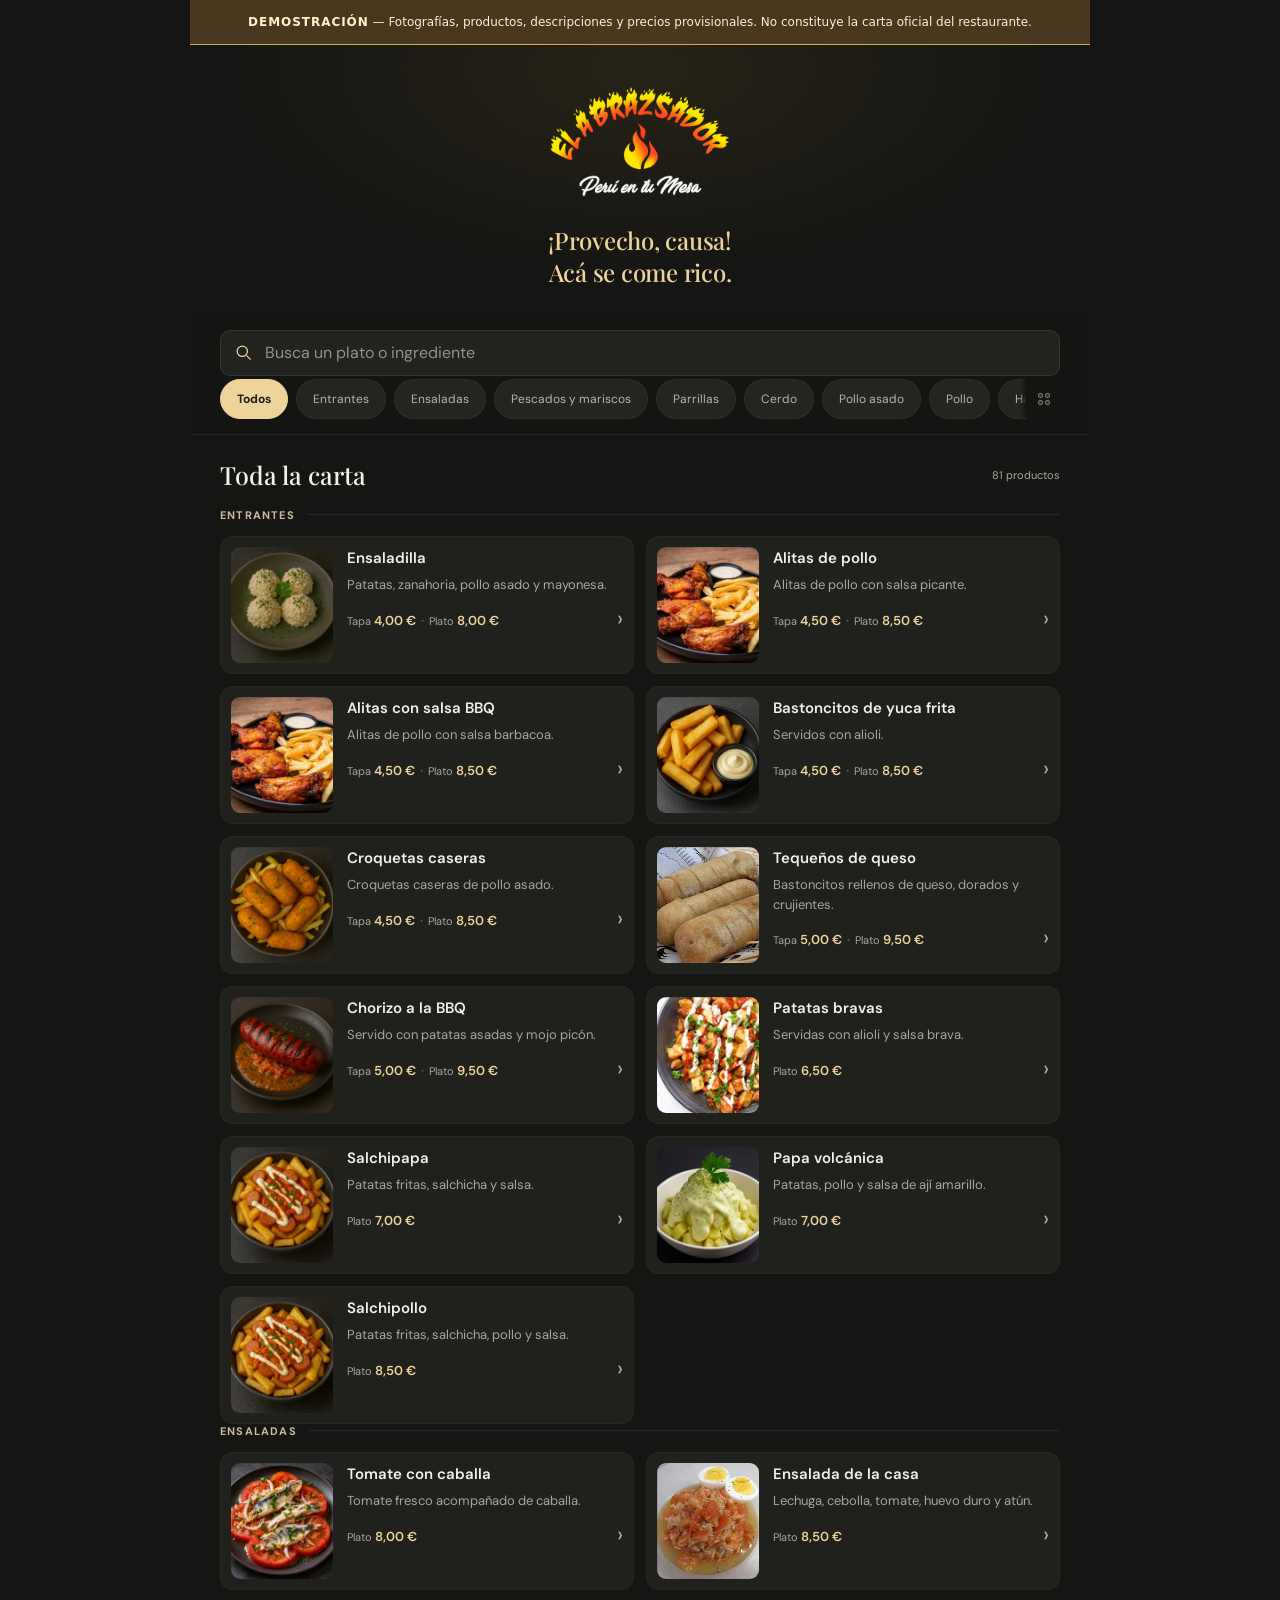
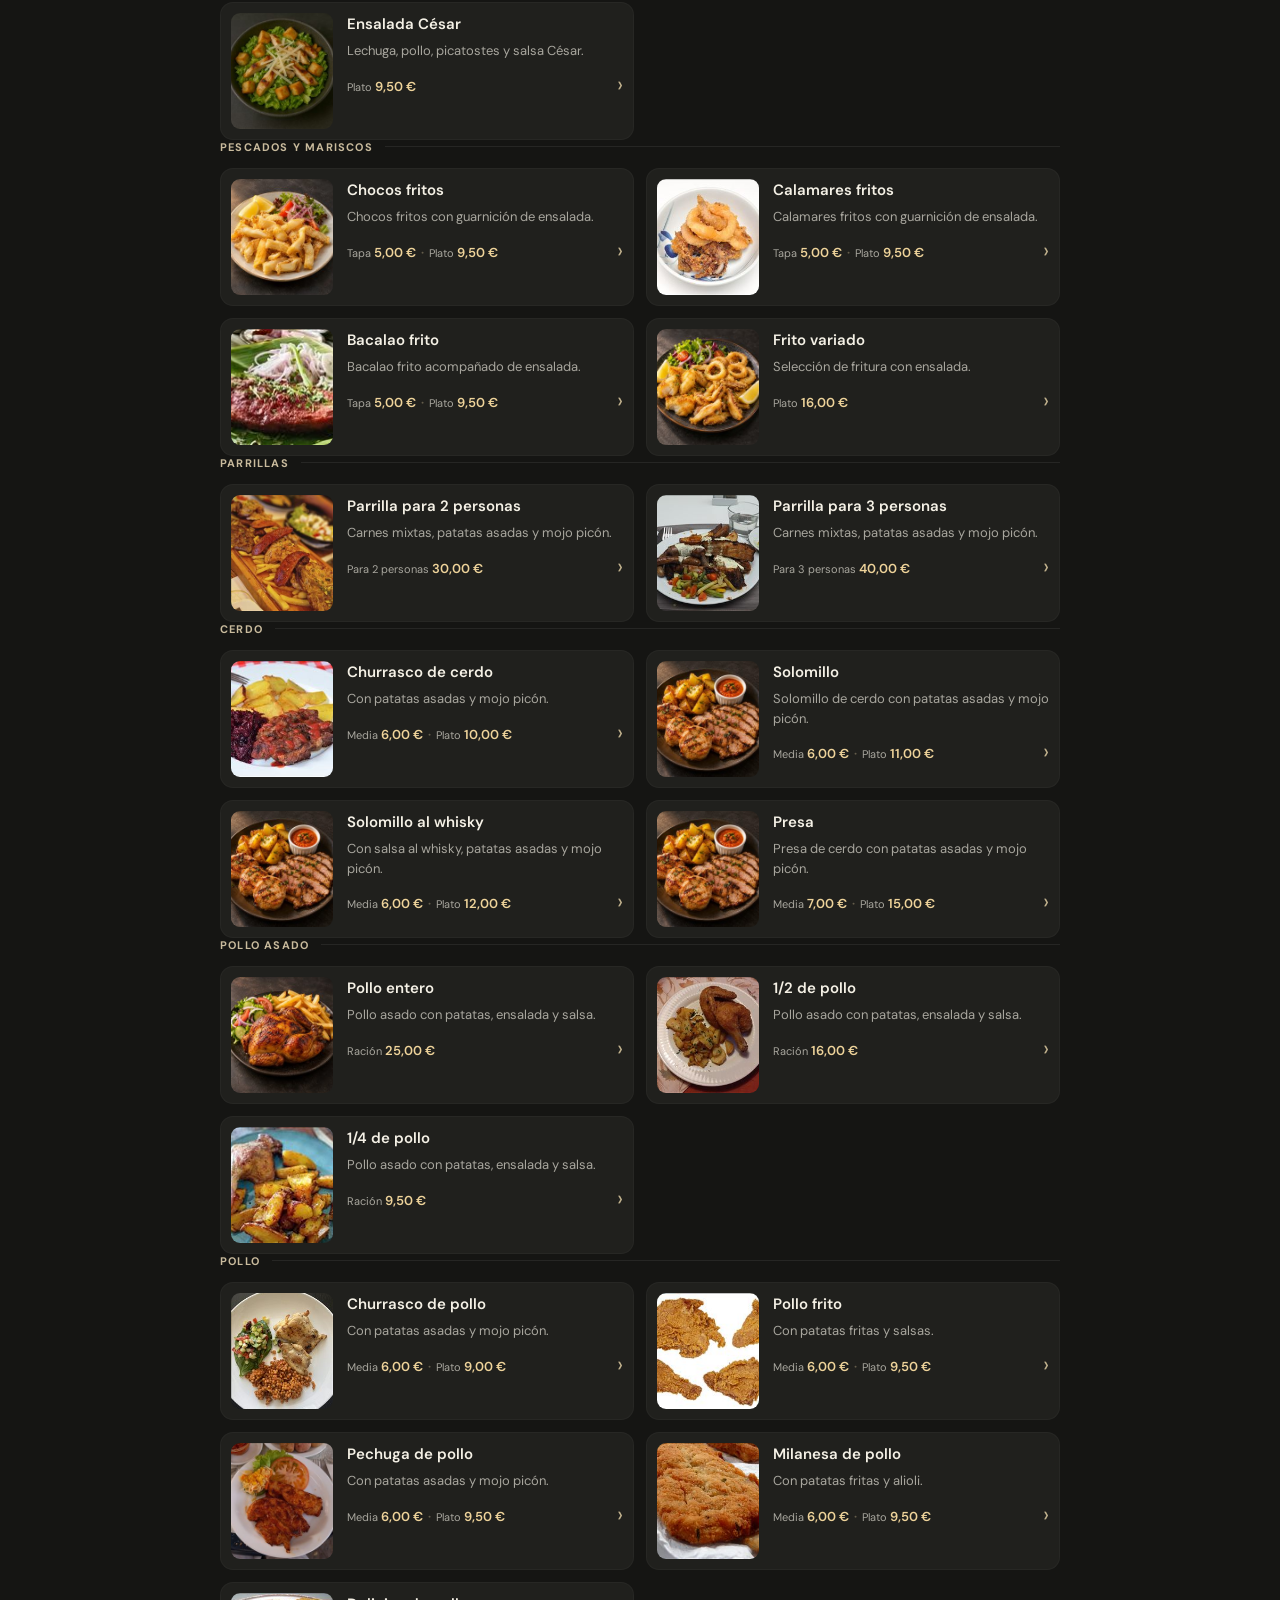
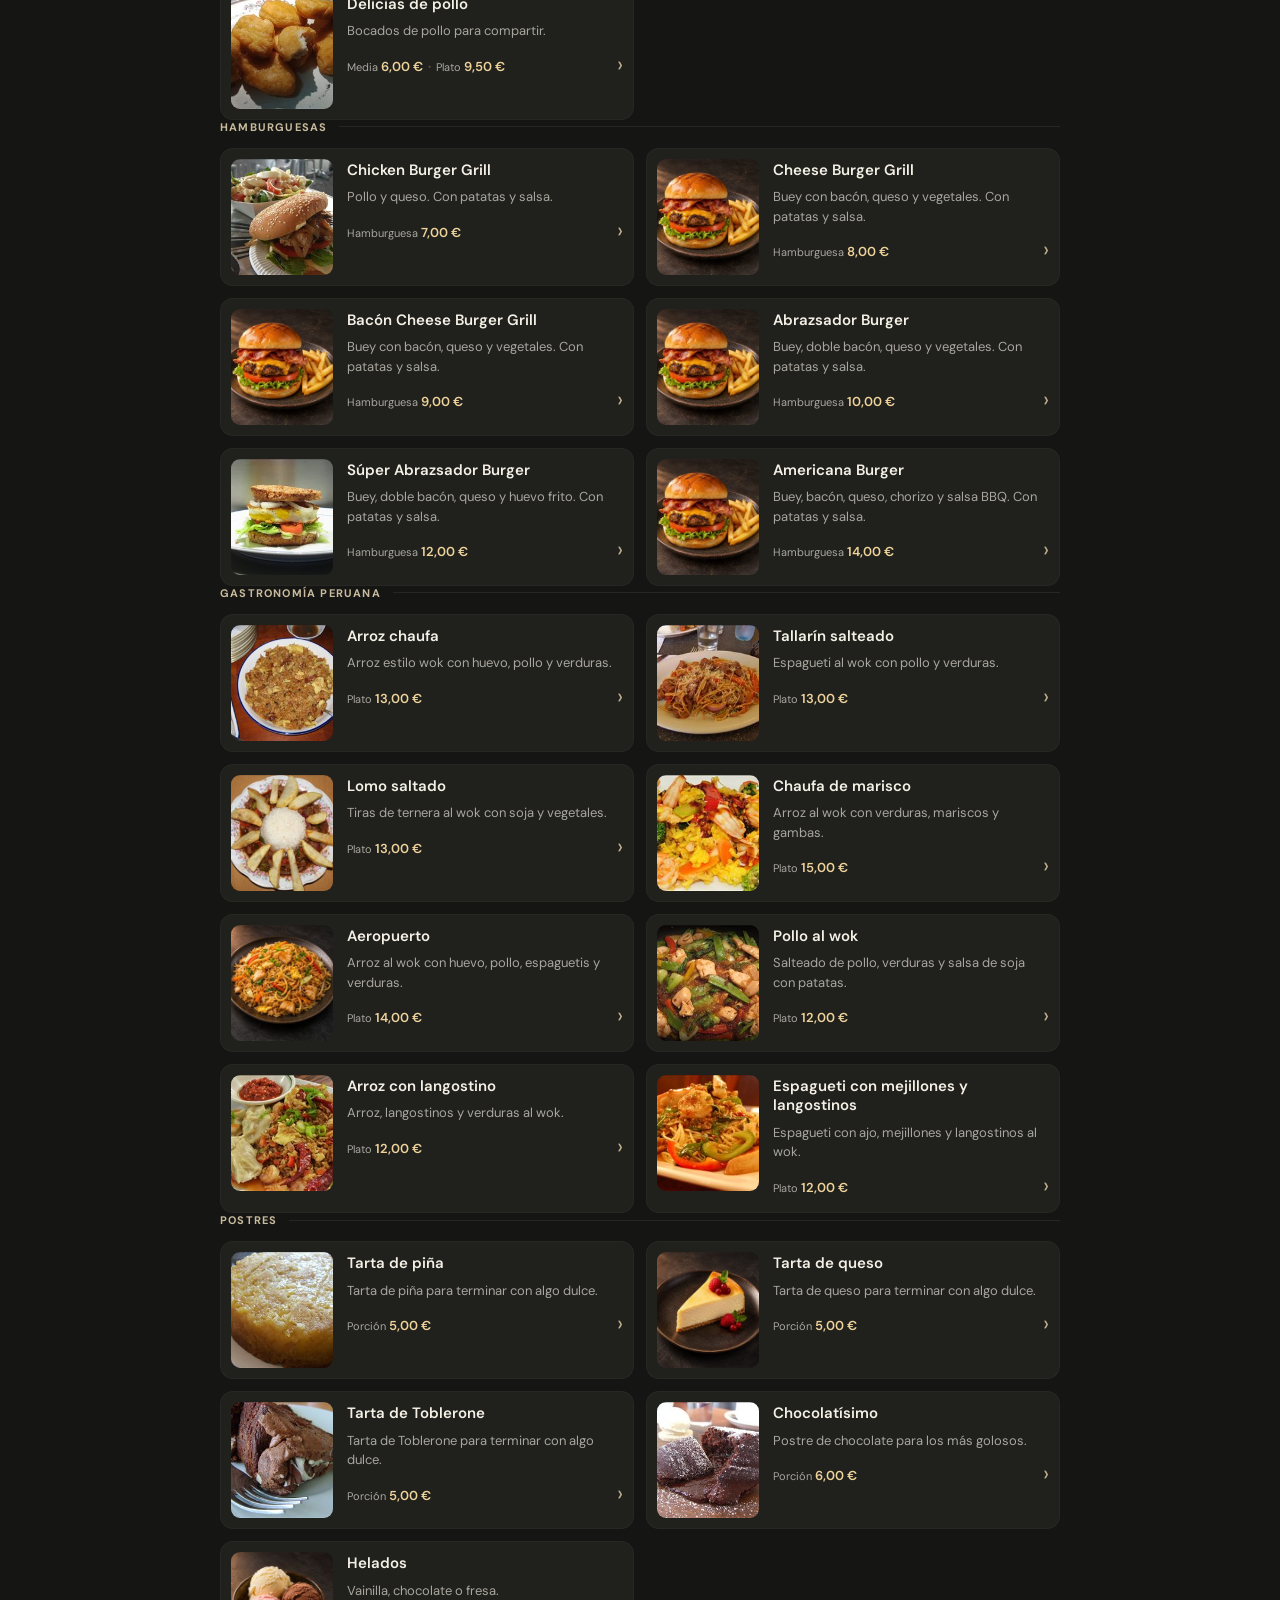
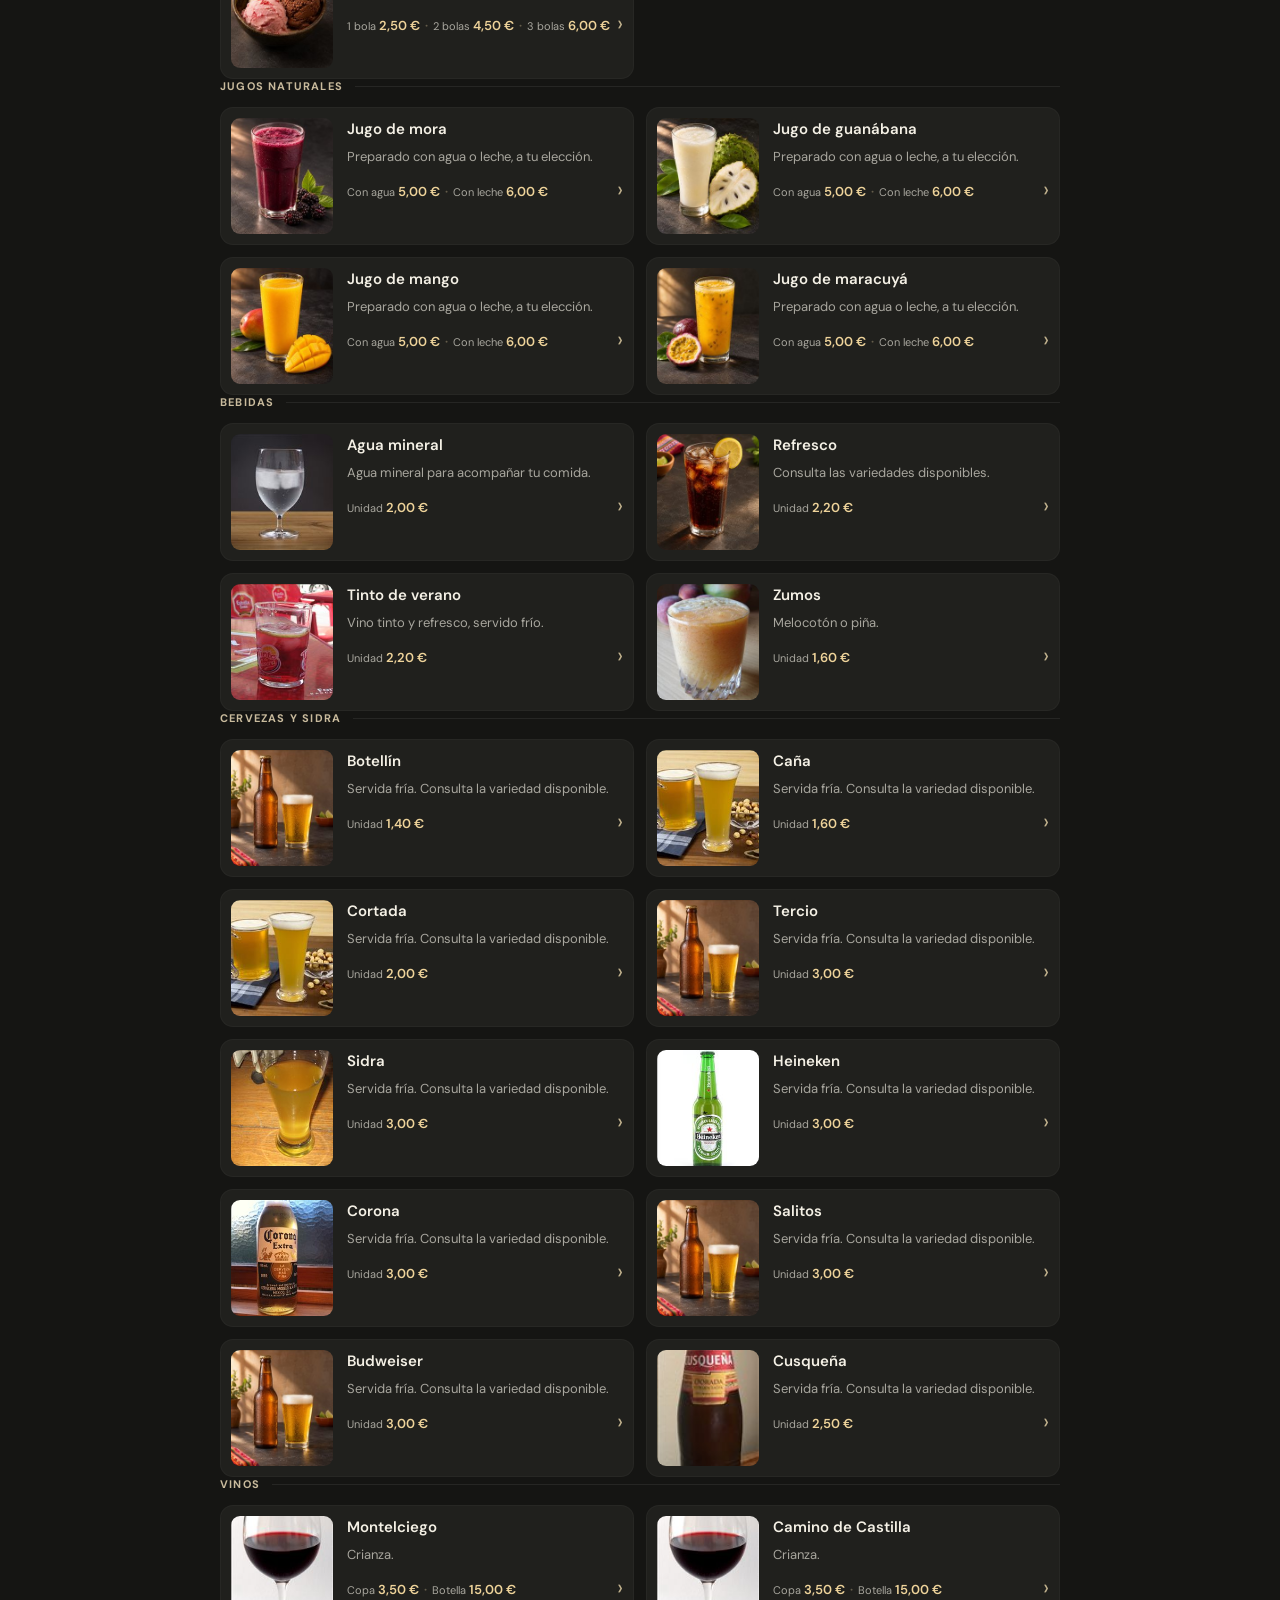
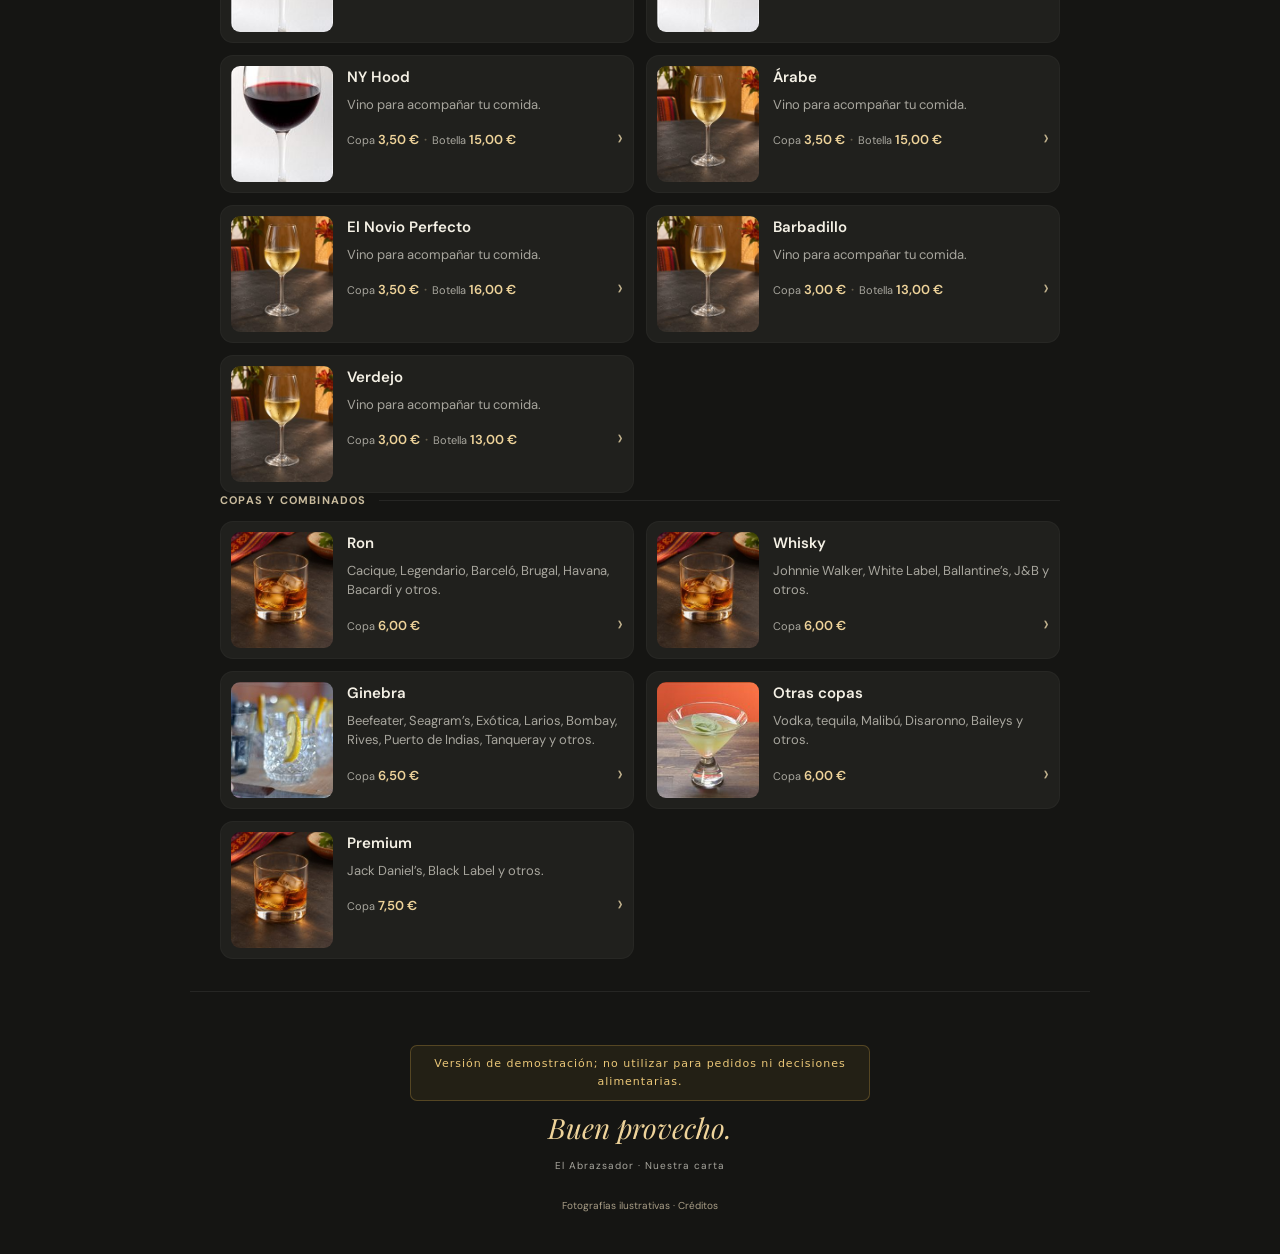
==== demo/index.html @ 4da54ca1 "site: add isolated provisional restaurant menu under /demo without replacing existing site" ====
<!doctype html>
<html lang="es">
<head><meta charset="utf-8"><meta name="viewport" content="width=device-width,initial-scale=1"><meta name="theme-color" content="#151513"><title>DEMO · El Abrazsador — No es la carta oficial</title><meta name="robots" content="noindex, nofollow, noarchive"><link rel="stylesheet" href="style.css?v=21"></head>
<body><aside class="demo-banner" role="note"><strong>DEMOSTRACIÓN</strong> — Fotografías, productos, descripciones y precios provisionales. No constituye la carta oficial del restaurante.</aside>
  <div id="intro" aria-hidden="true"><canvas id="burn-canvas"></canvas></div>
  <header class="masthead"><img src="assets/logo.png" alt="El Abrazsador" class="brand"><p class="welcome-text">¡Provecho, causa!<br>Acá se come rico.</p></header>
  <div id="controls-anchor" aria-hidden="true"></div><div class="controls" id="controls"><form class="search-wrap" id="search-form" role="search"><svg viewBox="0 0 24 24" aria-hidden="true"><circle cx="10.5" cy="10.5" r="6.5"/><path d="m16 16 5 5"/></svg><label class="sr-only" for="search">Buscar en toda la carta</label><input type="search" id="search" placeholder="Busca un plato o ingrediente" autocomplete="off" enterkeyhint="search"><button type="button" id="clear-search" class="clear-search" aria-label="Borrar búsqueda" hidden>×</button><button type="submit" class="sr-only" tabindex="-1">Buscar</button></form><div class="tools-row" aria-hidden="true" style="display:none"><button id="filter-button" aria-pressed="false" disabled tabindex="-1" aria-hidden="true" aria-haspopup="dialog"><svg viewBox="0 0 24 24" aria-hidden="true"><path d="M4 7h16M4 17h16"/><circle cx="9" cy="7" r="3"/><circle cx="15" cy="17" r="3"/></svg>Filtrar por alérgenos</button></div><div class="categories-row"><nav id="categories" aria-label="Categorías de la carta"></nav><div class="nav-fade" aria-hidden="true"></div><button id="category-button" aria-haspopup="dialog" aria-expanded="false" aria-label="Ver todas las categorías" title="Ver categorías"><svg viewBox="0 0 24 24" aria-hidden="true"><rect x="3" y="3" width="6" height="6" rx="1"/><rect x="15" y="3" width="6" height="6" rx="1"/><rect x="3" y="15" width="6" height="6" rx="1"/><rect x="15" y="15" width="6" height="6" rx="1"/></svg></button></div><p id="search-scope" hidden>Buscando en toda la carta</p></div>
  <main id="main"><div class="results-header"><div><h2 id="result-title">Toda la carta</h2></div><span id="result-count" role="status" aria-live="polite"></span></div><div id="active-note" hidden><div><span class="active-filter-label">Evitar:</span><div id="active-filters"></div></div><button id="reset-filters">Limpiar filtros</button></div><div id="products"></div><section id="empty" hidden><span class="empty-symbol">⌕</span><h2 id="empty-title">No hemos encontrado ese antojo</h2><p id="empty-description">Prueba otro nombre o limpia los filtros.</p><button class="gold-button" id="empty-action">Ver toda la carta</button></section><p id="load-error" role="alert" hidden>No se ha podido cargar la carta. <button onclick="location.reload()">Volver a intentar</button></p></main>
  <footer><p class="demo-footer-note">Versión de demostración; no utilizar para pedidos ni decisiones alimentarias.</p><span class="footer-mark">Buen provecho.</span><p>El Abrazsador · Nuestra carta</p><a class="photo-credits" href="creditos.html">Fotografías ilustrativas · Créditos</a></footer>
  <dialog id="product-dialog" aria-labelledby="modal-title"><div class="product-panel"><button class="close-modal" aria-label="Cerrar detalle">×</button><img id="modal-image" alt=""><p class="photo-caption">Fotografía ilustrativa y provisional</p><p class="demo-modal-note">DEMOSTRACIÓN — Información y precios provisionales. Consultar datos oficiales en el restaurante.</p><div class="modal-body"><p class="eyebrow" id="modal-category"></p><h2 id="modal-title"></h2><p id="modal-description"></p><section id="ingredients-section" hidden><h3>Ingredientes</h3><p id="modal-ingredients"></p></section><div id="modal-prices"></div><div class="allergen-header"><h3>Alérgenos</h3></div><div id="modal-allergens"></div><details id="more-allergens"><summary aria-label="Mostrar más alérgenos">•••</summary><div id="extra-allergens"></div></details><p class="food-warning">Si tienes alguna alergia, consulta al personal antes de pedir.</p></div></div></dialog>
  <dialog id="category-dialog" aria-labelledby="category-title"><div class="filter-panel"><div class="filter-heading"><div><h2 id="category-title">Categorías</h2></div><button class="close-categories icon-button" aria-label="Cerrar categorías">×</button></div><div id="category-options"></div></div></dialog>
  <dialog id="filter-dialog" aria-labelledby="filter-title"><div class="filter-panel"><div class="filter-heading"><div><h2 id="filter-title">Filtrar por alérgenos</h2></div><button class="close-filter icon-button" aria-label="Cerrar filtros">×</button></div><p class="filter-description">Marca los alérgenos que quieres evitar.</p><div class="filter-options" id="filter-options"></div><p class="food-warning">Con filtros activos solo se muestran productos con información de alérgenos confirmada. Consulta al personal sobre posibles trazas.</p><div class="filter-actions"><button id="clear-draft" class="text-button">Limpiar</button><button id="apply-filters" class="gold-button">Aplicar filtros</button></div></div></dialog>
  <script type="module" src="app.js?v=21"></script><script src="drag-scroll.js"></script><script src="mobile-gestures.js?v=8"></script>
</body></html>
---- demo/style.css ----
@import url('https://fonts.googleapis.com/css2?family=DM+Sans:wght@400;500;600;700&family=Playfair+Display:wght@500;600;700&display=swap');
:root{color-scheme:dark;--bg:#151513;--panel:#20201d;--gold:#eed39a;--muted:#a8a69e;--line:#ffffff12;--serif:'Playfair Display',Georgia,serif;--sans:'DM Sans',Arial,sans-serif}*{box-sizing:border-box}html{scroll-padding-top:180px}body{margin:0;background:var(--bg);color:#f4f0e5;font-family:var(--sans);font-size:14px;-webkit-tap-highlight-color:transparent}button,input{font:inherit}button,a,input,summary{touch-action:manipulation}button{cursor:pointer}button{color:inherit}button:focus-visible,input:focus-visible,summary:focus-visible{outline:2px solid var(--gold);outline-offset:4px}button:disabled{opacity:.5}button svg{width:18px;height:18px;fill:none;stroke:currentColor;stroke-width:1.5}button{border:0} [hidden]{display:none!important}.sr-only{position:absolute;width:1px;height:1px;padding:0;margin:-1px;overflow:hidden;clip:rect(0,0,0,0);white-space:nowrap;border:0}.masthead{padding:27px 22px 0;text-align:center;background:radial-gradient(ellipse at 50% 10%,#a8863320,transparent 65%)}.brand{width:128px;height:100px;object-fit:contain;display:block;margin:0 auto 18px}.eyebrow{font-size:9px;letter-spacing:2.4px;font-weight:700;color:var(--gold);margin:0 0 10px}.masthead h1{font:500 32px/1.18 var(--serif);letter-spacing:-.6px;margin:10px 0 12px}.masthead>p{font-size:12px;color:var(--muted);margin:0 0 25px}.demo-note{font-size:9px;letter-spacing:.4px;line-height:1.6;background:#eed39a09;border-top:1px solid var(--line);border-bottom:1px solid var(--line);padding:8px 0;color:#b7aa8f;margin:0 -22px}.controls{position:sticky;top:0;background:#151513f5;backdrop-filter:blur(15px);z-index:20;padding:17px 20px 0;border-bottom:1px solid var(--line)}.search-wrap{height:46px;display:flex;align-items:center;border:1px solid #ffffff16;background:#22221f;border-radius:10px;padding:0 13px;gap:10px}.search-wrap>svg{width:19px;height:19px;fill:none;stroke:var(--gold);stroke-width:1.6;flex-shrink:0}.search-wrap input{width:100%;min-width:0;background:none;border:0;color:#f4f0e5;outline:none;font-size:13px;height:44px}.search-wrap input::placeholder{color:#94938b}.search-wrap input::-webkit-search-cancel-button{display:none}.clear-search{background:none;font-size:24px;color:var(--muted);height:40px;min-width:32px}.tools-row{display:flex;align-items:center;justify-content:space-between;padding:12px 0 8px;gap:8px}.small-label{font-size:9px;letter-spacing:1.8px;font-weight:700;color:#aaa69b}#filter-button{display:flex;align-items:center;gap:6px;background:transparent;color:#b4b1a7;font-size:10px;padding:8px 0 8px 8px;min-height:38px}#filter-button[aria-pressed=true]{color:var(--gold)}#categories{display:flex;gap:8px;overflow-x:auto;scrollbar-width:none;padding:3px 12px 15px 0}#categories::-webkit-scrollbar{display:none}#categories button{flex-shrink:0;background:#242420;color:#b7b5ad;border:1px solid #ffffff0b;border-radius:24px;padding:11px 16px;font-size:12px;white-space:nowrap;min-height:40px}#categories button[aria-pressed=true]{background:var(--gold);color:#211d15;border-color:var(--gold);font-weight:700}.nav-fade{position:absolute;bottom:16px;right:0;width:25px;height:42px;background:linear-gradient(90deg,transparent,var(--bg));pointer-events:none}main{padding:25px 20px 0;min-height:250px}.results-header{display:flex;justify-content:space-between;align-items:center;margin-bottom:20px;gap:12px}.results-header .eyebrow{font-size:8px;letter-spacing:1.6px;margin-bottom:5px}.results-header h2{font:500 27px/1.2 var(--serif);margin:0}.results-header>span{font-size:10px;color:var(--muted);white-space:nowrap}#active-note{border:1px solid #eed39a30;border-radius:8px;padding:10px;color:var(--gold);font-size:10px;display:flex;justify-content:space-between;align-items:center;margin-bottom:16px}#active-note button{background:none;color:var(--gold);text-decoration:underline;padding:6px}.section-title{display:flex;align-items:center;gap:12px;margin:24px 0 14px;font-size:11px;text-transform:uppercase;letter-spacing:1.2px;color:#c9bb9d}.section-title:after{content:'';height:1px;background:var(--line);flex:1}.section-title:first-child{margin-top:0}.product-card{display:flex;width:100%;text-align:left;background:var(--panel);border:1px solid #ffffff08;border-radius:13px;padding:10px;margin-bottom:11px;gap:14px;min-height:122px;transition:background .15s,transform .15s}.product-card:active{transform:scale(.985);background:#2a2922}.product-image{width:102px;min-width:102px;height:106px;object-fit:cover;border-radius:9px;background:#2b2a25}.product-info{min-width:0;display:flex;flex-direction:column;justify-content:center;flex:1;padding:2px 0}.product-info h3{font:600 15px/1.25 var(--sans);margin:0 0 6px;color:#f4f0e5}.product-info p{font-size:11px;line-height:1.5;color:var(--muted);margin:0 0 10px}.card-bottom{display:flex;align-items:center;justify-content:space-between;gap:3px}.card-prices{font-size:11px;line-height:1.8;font-weight:600;color:var(--gold)}.price-label{font-size:9px;font-weight:400;color:var(--muted);margin-right:3px}.price-separator{color:#635c4b;padding:0 5px}.card-arrow{color:var(--gold);font-size:20px;align-self:flex-end;line-height:1.5}.demo-tag{font-size:8px;letter-spacing:.5px;text-transform:uppercase;color:#b3a584;display:block;margin-bottom:5px}footer{padding:45px 22px 32px;text-align:center;border-top:1px solid var(--line);margin-top:32px}.footer-mark{font:italic 28px var(--serif);color:var(--gold)}footer p{font-size:10px;letter-spacing:1px;color:var(--muted);margin:13px 0}footer small{font-size:9px;line-height:1.7;color:#8e8a7e}.gold-button{background:var(--gold);color:#211d15;border-radius:9px;min-height:46px;padding:12px 20px;font-weight:700;font-size:12px}.text-button{background:none;color:#d0c9b8;padding:12px 16px;text-decoration:underline;min-height:44px}dialog{border:1px solid #ffffff1c;background:#20201d;color:#f4f0e5;padding:0;width:calc(100% - 26px);max-width:450px;max-height:90dvh;border-radius:20px;overflow:auto;box-shadow:0 20px 80px #0008}dialog::backdrop{background:#000b;backdrop-filter:blur(5px)}.product-panel{position:relative}.close-modal{position:absolute;right:12px;top:12px;z-index:1;width:42px;height:42px;border-radius:50%;font-size:28px;line-height:1;background:#151513dc;box-shadow:0 2px 15px #0004;color:#fff}#modal-image{width:100%;height:240px;object-fit:cover;display:block;background:#292722}.modal-body{padding:23px}.modal-body h2{font:500 29px/1.15 var(--serif);margin:8px 0 14px}.modal-body>p:not(.eyebrow):not(.food-warning){color:#bbb7ab;font-size:13px;line-height:1.75}.modal-body>.gold-button{width:100%;margin-top:12px}#modal-prices{display:flex;gap:10px;margin:22px 0 26px}.modal-price{background:#eed39a0b;border:1px solid #eed39a2a;border-radius:10px;padding:11px 16px;flex:1;display:flex;flex-direction:column;gap:5px}.modal-price small{font-size:10px;color:var(--muted)}.modal-price strong{font-size:19px;color:var(--gold)}.allergen-header{display:flex;justify-content:space-between;gap:6px;align-items:center;margin-bottom:12px}.allergen-header h3{font-size:13px;margin:0}.allergen-header span{font-size:8px;color:var(--muted)}#modal-allergens,#extra-allergens{display:flex;flex-wrap:wrap;gap:8px}.allergen-chip{font-size:10px;border:1px solid #ffffff20;border-radius:8px;padding:8px;display:flex;gap:6px;align-items:center}.allergen-chip span:first-child{font-size:16px}.food-warning{font-size:10px;line-height:1.6;color:#b8a47c;border-top:1px solid var(--line);padding-top:12px;margin-top:18px}#more-allergens{margin-top:9px}#more-allergens summary{list-style:none;cursor:pointer;color:var(--gold);border:1px solid #ffffff20;border-radius:8px;padding:4px 12px;width:48px;text-align:center;min-height:36px;letter-spacing:2px}#more-allergens summary::-webkit-details-marker{display:none}#extra-allergens{margin-top:10px}.filter-panel{padding:24px 22px}.filter-heading{display:flex;justify-content:space-between;align-items:center;gap:10px}.filter-heading h2{font:500 25px/1.2 var(--serif);margin:0}.icon-button{background:#ffffff09;width:40px;height:40px;border-radius:50%;font-size:25px;flex-shrink:0}.filter-description{color:var(--muted);font-size:12px;line-height:1.6;margin:18px 0}.filter-options{display:grid;grid-template-columns:1fr 1fr;gap:8px}.filter-option{display:flex;align-items:center;gap:7px;border:1px solid #ffffff15;background:#ffffff03;border-radius:9px;padding:10px 8px;min-height:46px;font-size:11px;cursor:pointer}.filter-option:has(input:checked){border-color:#eed39a8a;background:#eed39a0b}.filter-option input{accent-color:var(--gold);width:16px;height:16px;flex-shrink:0}.allergen-icon{font-size:17px}.filter-actions{display:flex;justify-content:space-between;gap:10px;margin-top:18px}.filter-actions .gold-button{flex:1}#empty{text-align:center;padding:24px 10px 40px}#empty h2{font:500 24px var(--serif)}#empty p{color:var(--muted);font-size:12px;line-height:1.6}.empty-symbol{font-size:45px;color:var(--gold)}#intro{position:fixed;inset:0;background:#151513;z-index:100;display:grid;place-items:center;transition:opacity .35s;pointer-events:none}#intro img{width:210px;max-width:65vw;animation:arrive 1s ease both}#intro.done{opacity:0}@keyframes arrive{from{opacity:0;transform:scale(.88)}45%{opacity:1;transform:scale(1.03)}to{opacity:1;transform:scale(1)}}@media(min-width:650px){body{max-width:900px;margin:auto}.masthead h1{font-size:42px}.controls{padding-left:30px;padding-right:30px}main{padding-left:30px;padding-right:30px}.product-grid{display:grid;grid-template-columns:1fr 1fr;gap:12px}.product-card{margin:0}.section-title{margin-top:30px}}@media(max-width:350px){.product-image{width:82px;min-width:82px;height:100px}.product-card{gap:10px}.product-info h3{font-size:13px}.controls,main{padding-left:14px;padding-right:14px}.card-prices{font-size:10px}}@media(prefers-reduced-motion:reduce){*,*::before,*::after{animation:none!important;transition:none!important;scroll-behavior:auto!important}}

/* Mouse gestures are enabled only by the preview pointer handler. */
body{user-select:none} input,textarea{user-select:text} .mouse-dragging,.mouse-dragging *{cursor:grabbing!important;user-select:none!important}.product-card,#categories{cursor:grab} img{-webkit-user-drag:none}

/* Mobile-style preview: keep scrolling without visible scrollbar tracks. */
html,body,dialog,#categories{scrollbar-width:none;-ms-overflow-style:none}html::-webkit-scrollbar,body::-webkit-scrollbar,dialog::-webkit-scrollbar,#categories::-webkit-scrollbar{display:none;width:0;height:0}

/* Larger restaurant identity and a single invitation. */
.brand{width:180px;height:140px;margin-bottom:12px}.masthead>.welcome-text{font:500 24px/1.35 var(--serif);color:var(--gold);letter-spacing:-.25px;margin:0 0 24px}

/* Intro canvas reveals the actual menu underneath the burnt paper. */
#intro{background:transparent;transition:none;pointer-events:auto}#burn-canvas{display:block;width:100%;height:100%;position:absolute;inset:0}

.review-invitation{margin:22px auto 24px;max-width:360px;border-top:1px solid var(--line);padding-top:18px}.review-invitation p{font-size:12px;letter-spacing:0;line-height:1.6;color:#b9b5aa;margin:0 0 14px}.review-button{display:flex;align-items:center;justify-content:center;gap:9px;background:var(--gold);color:#211d15;text-decoration:none;border-radius:10px;padding:14px 12px;font:600 11px var(--sans);width:100%;min-height:48px}.review-button:disabled{opacity:.8;cursor:default}.review-button span:first-child{font-size:22px}

/* Prevent pull-to-refresh and scroll chaining, including inside dialogs. */
html,body{overscroll-behavior-y:none;touch-action:pan-x pan-y}dialog{overscroll-behavior:contain;touch-action:pan-y}#categories{overscroll-behavior-x:contain;touch-action:pan-x}input,textarea,select{font-size:16px!important}

/* Pull-to-refresh remains native outside an open modal. */
html,body{overscroll-behavior-y:auto}dialog{overscroll-behavior:contain}

/* Category changes replace products without vertically moving the controls. */
html,body,#products{overflow-anchor:none}main{min-height:calc(100dvh - 165px)}

.evaluation-banner{background:#47381d;color:#ffebbc;padding:10px 16px;font-size:11px;line-height:1.5;text-align:center;border-bottom:1px solid #eed39a40}
/* Navigation improvements, shared by normal and evaluation modes. */
.categories-row{display:flex;align-items:flex-start;position:relative;gap:8px;min-width:0}.categories-row #categories{flex:1;min-width:0}.categories-row .nav-fade{right:50px;bottom:16px;width:22px}.categories-row #category-button{width:40px;min-width:40px;height:40px;margin-top:3px;background:#282720;border:1px solid #eed39a40;border-radius:50%;display:grid;place-items:center;color:var(--gold)}#category-button svg{width:18px;height:18px;stroke-width:1.6}#search-scope{font-size:11px;color:var(--gold);margin:0;padding:0 0 12px;line-height:1.4}#result-kicker{overflow-wrap:anywhere}.product-name{display:block;font-size:15px;line-height:1.3;font-weight:600;margin:0 0 7px;color:#f4f0e5}.product-description{display:block;font-size:13px;line-height:1.5;color:var(--muted);margin:0 0 10px}.card-prices{font-size:12px;line-height:1.9}.price-label{font-size:10px}.card-bottom{align-items:flex-end}.card-prices>span{display:inline-block}.product-card{min-height:132px}.product-image{height:116px}.product-info{padding:2px 0}.results-header>span{font-size:11px}#filter-button{font-size:11px;min-height:42px}#active-note{display:flex;align-items:flex-start;gap:10px;padding:12px;font-size:11px}#active-note>div{min-width:0;flex:1}.active-filter-label{display:block;color:#d6c8aa;font-size:10px;margin-bottom:7px}#active-filters{display:flex;gap:6px;flex-wrap:wrap}#active-note .active-filter-chip{border:1px solid #eed39a44;background:#eed39a0b;border-radius:20px;padding:8px 10px;text-decoration:none;font-size:11px;min-height:36px}#reset-filters{font-size:10px;min-height:40px;white-space:nowrap}.category-option{display:flex;justify-content:space-between;gap:12px;align-items:center;width:100%;background:#ffffff04;border:1px solid #ffffff10;border-radius:10px;padding:15px 13px;margin:0 0 8px;text-align:left;min-height:50px;font-size:13px}.category-option[aria-pressed=true]{background:#eed39a15;border-color:#eed39a80;color:var(--gold)}.category-total{font-size:11px;color:var(--muted);background:#ffffff08;padding:4px 8px;border-radius:20px}#category-options{margin-top:22px}.close-modal{position:sticky;display:block;top:12px;right:auto;left:calc(100% - 54px);margin:12px 12px -54px auto;z-index:3}#ingredients-section{margin:20px 0}#ingredients-section h3{font-size:13px;margin:0 0 8px}#modal-ingredients{font-size:13px;line-height:1.7;color:#bbb7ab;margin:0}@media(max-width:350px){.product-image{width:78px;min-width:78px}.product-name{font-size:14px}.product-description{font-size:12px}.card-prices{font-size:11px}.price-label{font-size:10px}} 

/* Simplicity: a discreet visual control with a generous touch target. */
.categories-row #category-button{width:44px;min-width:44px;height:44px;margin-top:1px;background:transparent;border-color:transparent;border-radius:8px;color:#b4ac9a;box-shadow:none}
#category-button svg{width:14px;height:14px;stroke-width:1.45}
.categories-row #category-button:hover,.categories-row #category-button[aria-expanded=true]{color:var(--gold);background:#eed39a08}
.categories-row .nav-fade{right:52px;width:16px}
.tools-row{justify-content:flex-end;padding:5px 0 4px}
.results-header{margin-bottom:18px}.results-header h2{font-size:25px}
#category-options{margin-top:18px}.filter-heading h2{font-size:24px}
.product-card{box-shadow:none}.price-label{font-size:11px}.card-prices{font-size:13px}
.review-invitation p{margin-bottom:12px}

/* Match the secondary category control and its surrounding fade to the icon. */
.categories-row{gap:2px}
.categories-row #category-button{position:relative;isolation:isolate;width:32px;min-width:32px;height:32px;margin-top:7px;padding:0;background:transparent;border:0;border-radius:6px;box-shadow:none;filter:none}
.categories-row #category-button::before{content:'';position:absolute;inset:-6px;z-index:-1;background:transparent;box-shadow:none}
.categories-row #category-button svg{width:14px;height:14px;filter:none;box-shadow:none}
.categories-row #category-button:hover,.categories-row #category-button[aria-expanded=true]{background:#eed39a05;box-shadow:none}
.categories-row .nav-fade{right:34px;bottom:16px;width:6px;height:40px;background:linear-gradient(90deg,transparent,var(--bg));filter:none;box-shadow:none}

/* A disclosure marker opens details; external links retain their own arrow. */
.card-arrow{font-size:22px;line-height:1.3;color:#c0b18d}.category-option{box-shadow:none}.category-option:active{background:#eed39a12}.filter-option,.category-option{transition:background .12s ease,border-color .12s ease}

/* Full-menu variants and long category lists remain usable on narrow phones. */
#modal-prices{flex-wrap:wrap}.modal-price{flex:1 1 86px;min-width:0}.modal-price strong{white-space:nowrap}
.filter-heading{position:sticky;top:0;background:#20201d;z-index:2;padding:4px 0 12px}
.photo-caption{font-size:9px;color:#a29a88;text-align:right;margin:5px 15px 0;letter-spacing:.2px}
.photo-credits{font-size:10px;color:#a99e87;text-decoration:none;display:inline-block;padding:10px;margin-top:4px}
#result-title{overflow-wrap:anywhere}

/* Public GitHub Pages demo safety and clarity. */
.demo-banner{position:relative;z-index:1;padding:13px 15px;text-align:center;color:#fff3ca;background:#493720;border-bottom:1px solid #d3ae58;font:500 12px/1.5 system-ui,sans-serif}.demo-banner strong{letter-spacing:.08em}.demo-modal-note,.demo-footer-note{padding:9px 12px;margin:8px auto;color:#ebc778;border:1px solid #ba923f55;background:#bd963516;font:500 11px/1.6 system-ui,sans-serif;border-radius:7px}.demo-modal-note{margin:12px 14px}.demo-footer-note{max-width:460px}#filter-button,#filter-dialog,.tools-row{display:none!important}
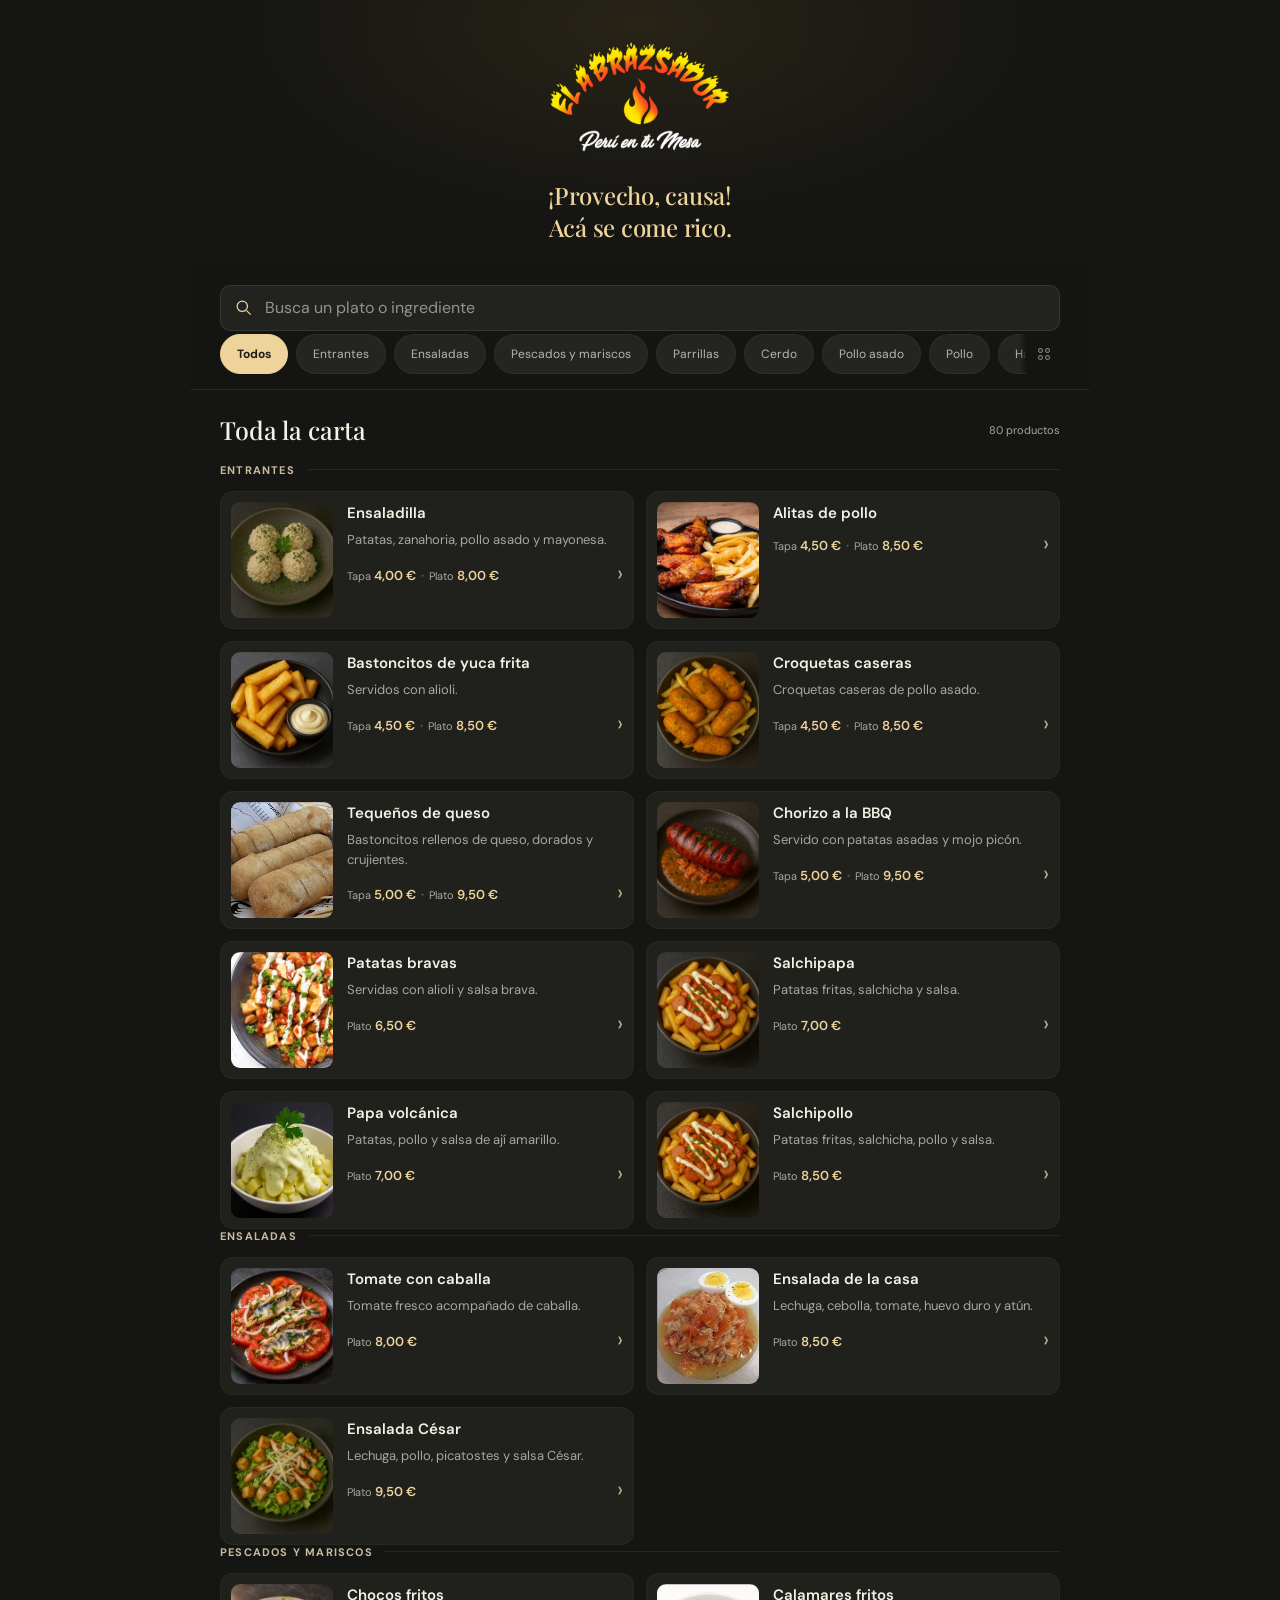
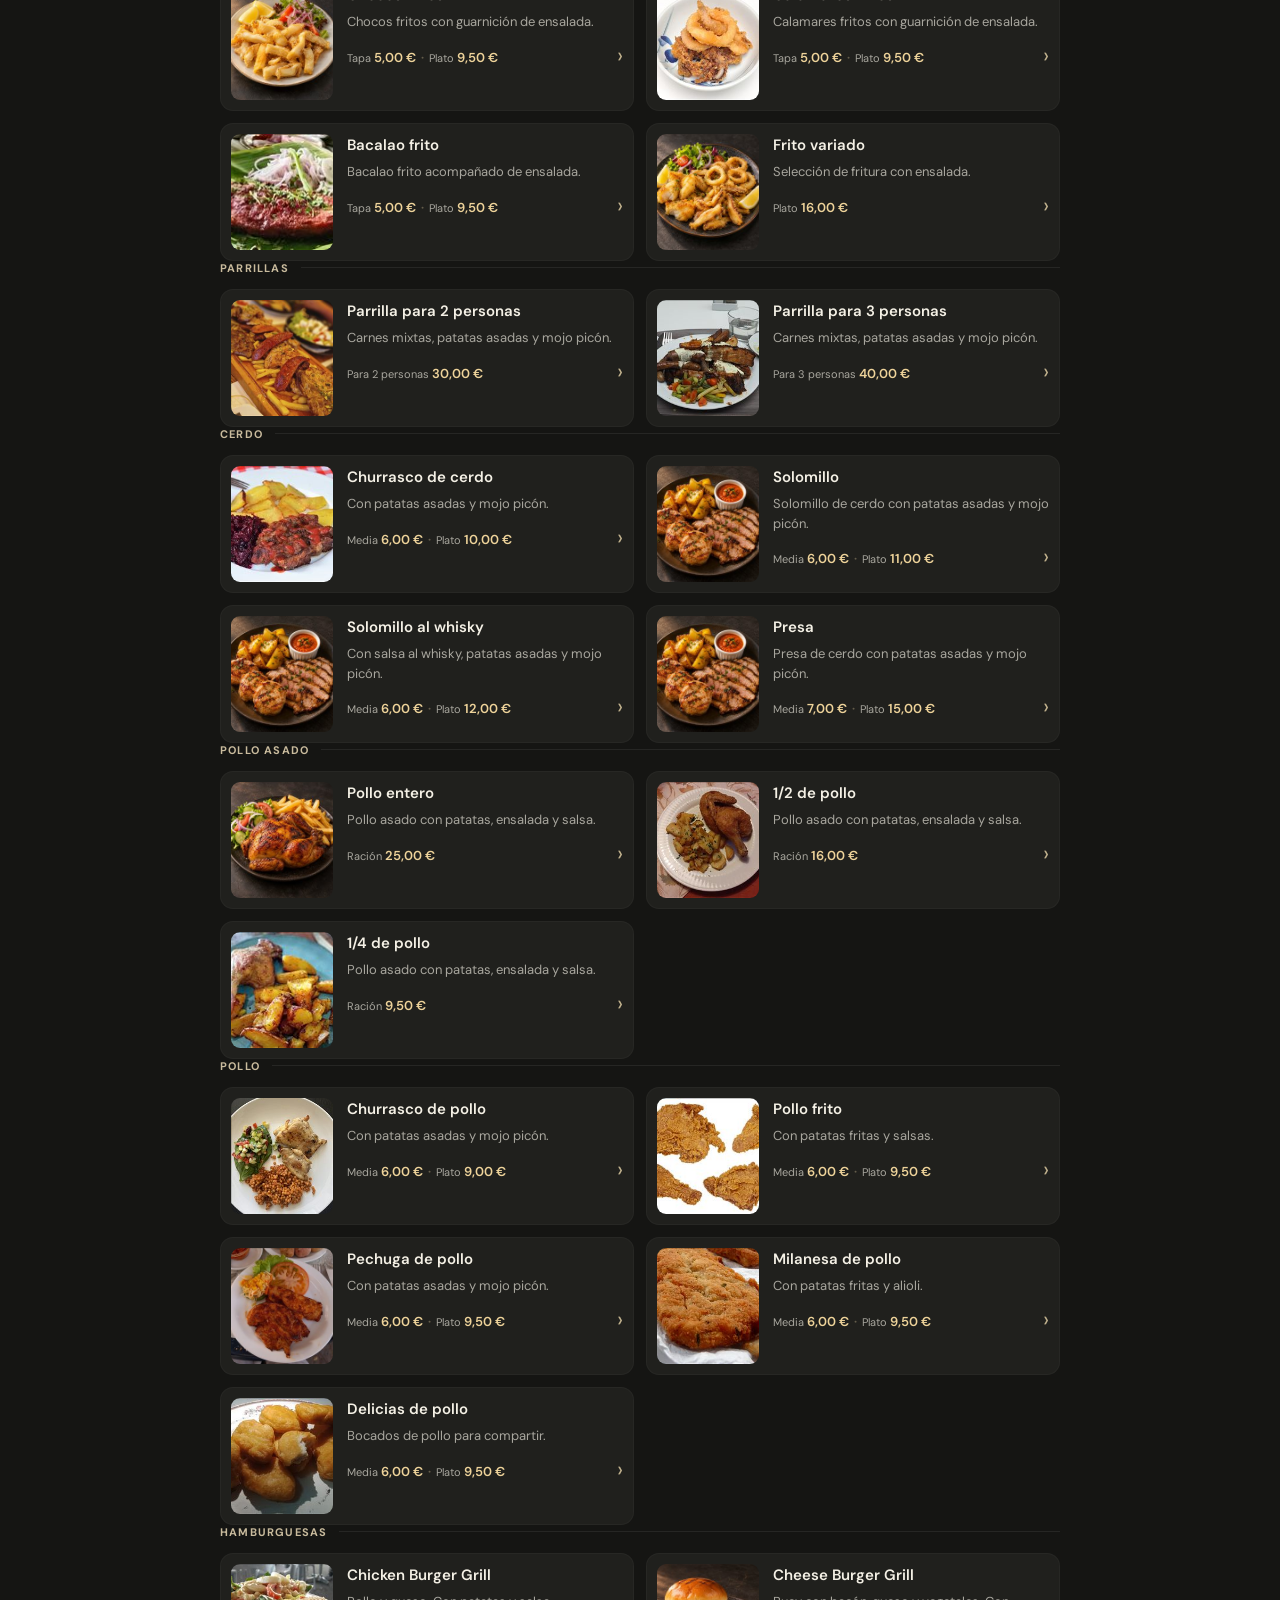
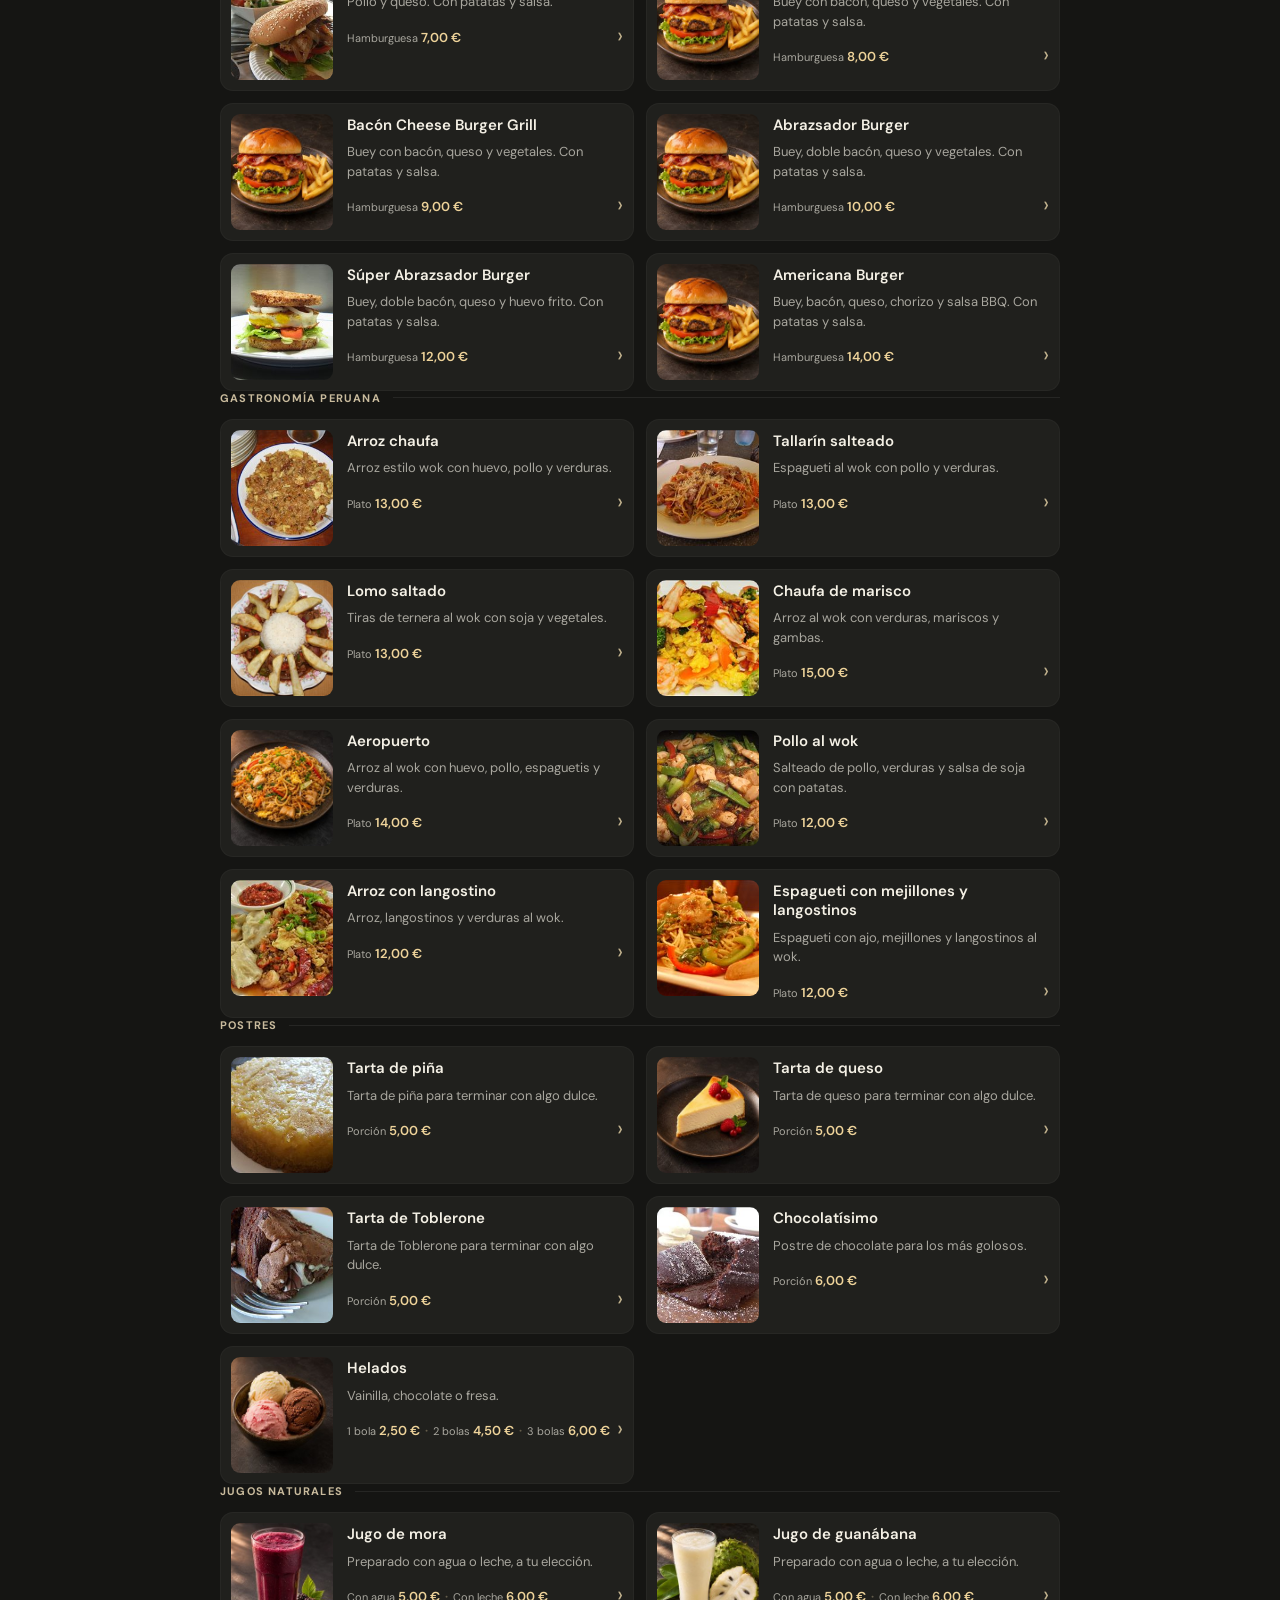
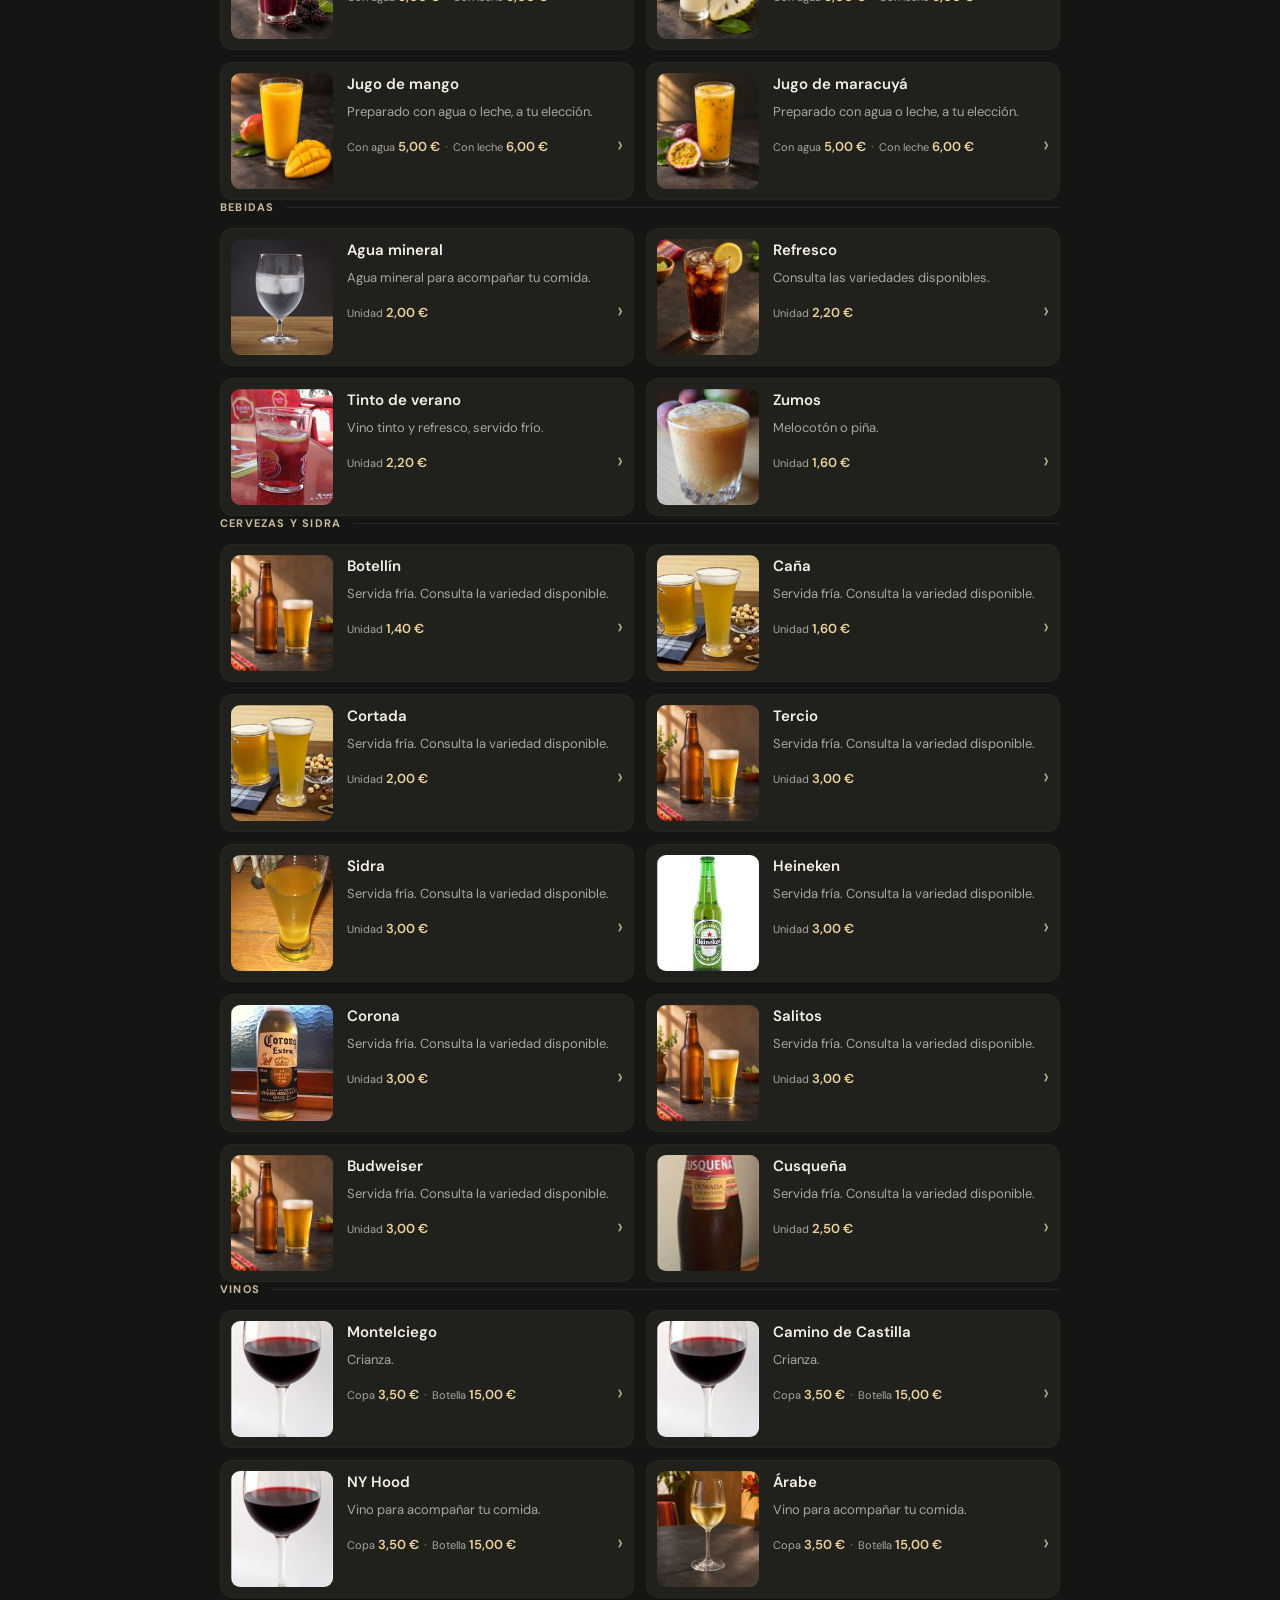
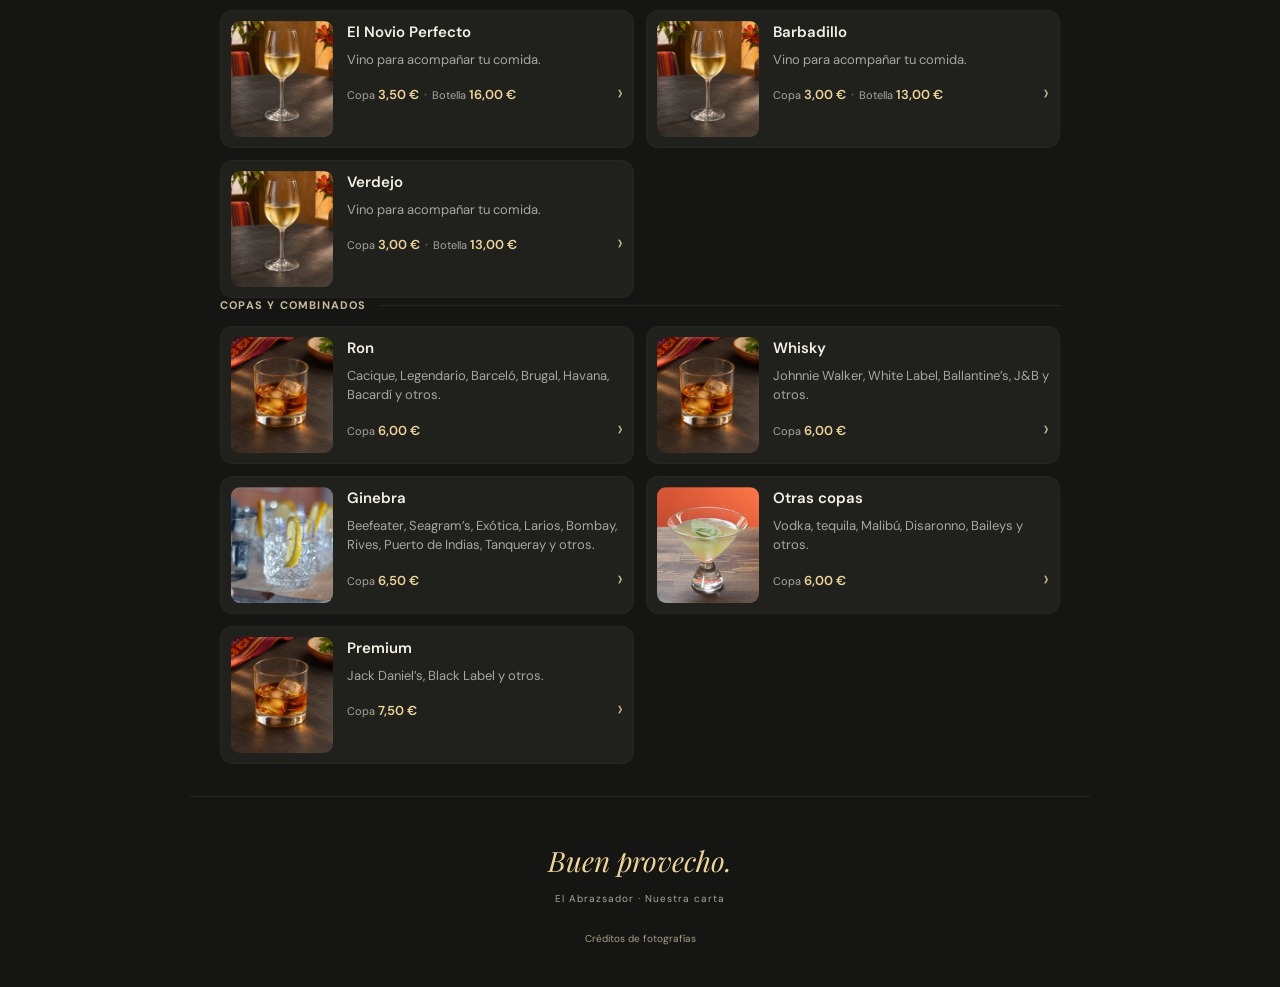
==== commit e72f3d1a: "Actualiza la demo: alitas BBQ y picante y carga de imágenes del modal" ====
--- a/demo/index.html
+++ b/demo/index.html
@@ -1,14 +1,15 @@
 <!doctype html>
 <html lang="es">
-<head><meta charset="utf-8"><meta name="viewport" content="width=device-width,initial-scale=1"><meta name="theme-color" content="#151513"><title>DEMO · El Abrazsador — No es la carta oficial</title><meta name="robots" content="noindex, nofollow, noarchive"><link rel="stylesheet" href="style.css?v=21"></head>
-<body><aside class="demo-banner" role="note"><strong>DEMOSTRACIÓN</strong> — Fotografías, productos, descripciones y precios provisionales. No constituye la carta oficial del restaurante.</aside>
+<head><meta charset="utf-8"><meta name="viewport" content="width=device-width,initial-scale=1"><meta name="theme-color" content="#151513"><title>El Abrazador · Nuestra carta</title><meta name="robots" content="noindex, nofollow, noarchive"><link rel="stylesheet" href="style.css?v=co003-alitas"></head>
+<body>
   <div id="intro" aria-hidden="true"><canvas id="burn-canvas"></canvas></div>
   <header class="masthead"><img src="assets/logo.png" alt="El Abrazsador" class="brand"><p class="welcome-text">¡Provecho, causa!<br>Acá se come rico.</p></header>
   <div id="controls-anchor" aria-hidden="true"></div><div class="controls" id="controls"><form class="search-wrap" id="search-form" role="search"><svg viewBox="0 0 24 24" aria-hidden="true"><circle cx="10.5" cy="10.5" r="6.5"/><path d="m16 16 5 5"/></svg><label class="sr-only" for="search">Buscar en toda la carta</label><input type="search" id="search" placeholder="Busca un plato o ingrediente" autocomplete="off" enterkeyhint="search"><button type="button" id="clear-search" class="clear-search" aria-label="Borrar búsqueda" hidden>×</button><button type="submit" class="sr-only" tabindex="-1">Buscar</button></form><div class="tools-row" aria-hidden="true" style="display:none"><button id="filter-button" aria-pressed="false" disabled tabindex="-1" aria-hidden="true" aria-haspopup="dialog"><svg viewBox="0 0 24 24" aria-hidden="true"><path d="M4 7h16M4 17h16"/><circle cx="9" cy="7" r="3"/><circle cx="15" cy="17" r="3"/></svg>Filtrar por alérgenos</button></div><div class="categories-row"><nav id="categories" aria-label="Categorías de la carta"></nav><div class="nav-fade" aria-hidden="true"></div><button id="category-button" aria-haspopup="dialog" aria-expanded="false" aria-label="Ver todas las categorías" title="Ver categorías"><svg viewBox="0 0 24 24" aria-hidden="true"><rect x="3" y="3" width="6" height="6" rx="1"/><rect x="15" y="3" width="6" height="6" rx="1"/><rect x="3" y="15" width="6" height="6" rx="1"/><rect x="15" y="15" width="6" height="6" rx="1"/></svg></button></div><p id="search-scope" hidden>Buscando en toda la carta</p></div>
   <main id="main"><div class="results-header"><div><h2 id="result-title">Toda la carta</h2></div><span id="result-count" role="status" aria-live="polite"></span></div><div id="active-note" hidden><div><span class="active-filter-label">Evitar:</span><div id="active-filters"></div></div><button id="reset-filters">Limpiar filtros</button></div><div id="products"></div><section id="empty" hidden><span class="empty-symbol">⌕</span><h2 id="empty-title">No hemos encontrado ese antojo</h2><p id="empty-description">Prueba otro nombre o limpia los filtros.</p><button class="gold-button" id="empty-action">Ver toda la carta</button></section><p id="load-error" role="alert" hidden>No se ha podido cargar la carta. <button onclick="location.reload()">Volver a intentar</button></p></main>
-  <footer><p class="demo-footer-note">Versión de demostración; no utilizar para pedidos ni decisiones alimentarias.</p><span class="footer-mark">Buen provecho.</span><p>El Abrazsador · Nuestra carta</p><a class="photo-credits" href="creditos.html">Fotografías ilustrativas · Créditos</a></footer>
-  <dialog id="product-dialog" aria-labelledby="modal-title"><div class="product-panel"><button class="close-modal" aria-label="Cerrar detalle">×</button><img id="modal-image" alt=""><p class="photo-caption">Fotografía ilustrativa y provisional</p><p class="demo-modal-note">DEMOSTRACIÓN — Información y precios provisionales. Consultar datos oficiales en el restaurante.</p><div class="modal-body"><p class="eyebrow" id="modal-category"></p><h2 id="modal-title"></h2><p id="modal-description"></p><section id="ingredients-section" hidden><h3>Ingredientes</h3><p id="modal-ingredients"></p></section><div id="modal-prices"></div><div class="allergen-header"><h3>Alérgenos</h3></div><div id="modal-allergens"></div><details id="more-allergens"><summary aria-label="Mostrar más alérgenos">•••</summary><div id="extra-allergens"></div></details><p class="food-warning">Si tienes alguna alergia, consulta al personal antes de pedir.</p></div></div></dialog>
+  <footer><span class="footer-mark">Buen provecho.</span><p>El Abrazsador · Nuestra carta</p><a class="photo-credits" href="creditos.html">Créditos de fotografías</a></footer>
+  <dialog id="product-dialog" aria-labelledby="modal-title"><div class="product-panel"><button class="close-modal" aria-label="Cerrar detalle">×</button><div id="modal-photo"><img id="modal-image" alt="" hidden></div><div id="wing-options" role="group" aria-label="Salsa de las alitas" hidden></div><div class="modal-body"><p class="eyebrow" id="modal-category"></p><h2 id="modal-title"></h2><p id="modal-description"></p><section id="ingredients-section" hidden><h3>Ingredientes</h3><p id="modal-ingredients"></p></section><div id="modal-prices"></div><div class="allergen-header"><h3>Alérgenos</h3></div><p id="allergen-example-note">Ejemplos simulados para pruebas. No usar para decidir sobre alergias.</p><div id="modal-allergens" aria-describedby="allergen-example-note"></div><details id="more-allergens"><summary aria-label="Mostrar más alérgenos">•••</summary><div id="extra-allergens"></div></details></div></div></dialog>
   <dialog id="category-dialog" aria-labelledby="category-title"><div class="filter-panel"><div class="filter-heading"><div><h2 id="category-title">Categorías</h2></div><button class="close-categories icon-button" aria-label="Cerrar categorías">×</button></div><div id="category-options"></div></div></dialog>
   <dialog id="filter-dialog" aria-labelledby="filter-title"><div class="filter-panel"><div class="filter-heading"><div><h2 id="filter-title">Filtrar por alérgenos</h2></div><button class="close-filter icon-button" aria-label="Cerrar filtros">×</button></div><p class="filter-description">Marca los alérgenos que quieres evitar.</p><div class="filter-options" id="filter-options"></div><p class="food-warning">Con filtros activos solo se muestran productos con información de alérgenos confirmada. Consulta al personal sobre posibles trazas.</p><div class="filter-actions"><button id="clear-draft" class="text-button">Limpiar</button><button id="apply-filters" class="gold-button">Aplicar filtros</button></div></div></dialog>
-  <script type="module" src="app.js?v=21"></script><script src="drag-scroll.js"></script><script src="mobile-gestures.js?v=8"></script>
+  <script type="module" src="app.js?v=co003-alitas"></script><script src="drag-scroll.js"></script><script src="mobile-gestures.js?v=8"></script>
 </body></html>
+
--- a/demo/style.css
+++ b/demo/style.css
@@ -59,3 +59,12 @@
 
 /* Public GitHub Pages demo safety and clarity. */
 .demo-banner{position:relative;z-index:1;padding:13px 15px;text-align:center;color:#fff3ca;background:#493720;border-bottom:1px solid #d3ae58;font:500 12px/1.5 system-ui,sans-serif}.demo-banner strong{letter-spacing:.08em}.demo-modal-note,.demo-footer-note{padding:9px 12px;margin:8px auto;color:#ebc778;border:1px solid #ba923f55;background:#bd963516;font:500 11px/1.6 system-ui,sans-serif;border-radius:7px}.demo-modal-note{margin:12px 14px}.demo-footer-note{max-width:460px}#filter-button,#filter-dialog,.tools-row{display:none!important}
+
+#modal-photo{min-height:240px;background:#292722}
+#wing-options{display:grid;grid-template-columns:repeat(2,1fr);gap:8px;padding:12px 16px 0}
+#wing-options button{min-height:44px;border:1px solid var(--line);border-radius:8px;background:var(--panel);color:inherit}
+#wing-options button[aria-pressed=true]{background:var(--gold);color:#151513}
+#allergen-example-note{color:#d4c7ae;font-size:13px;margin:0 0 8px}
+.product-description:empty{display:none}
+.product-card[aria-busy=true]{cursor:progress}
+
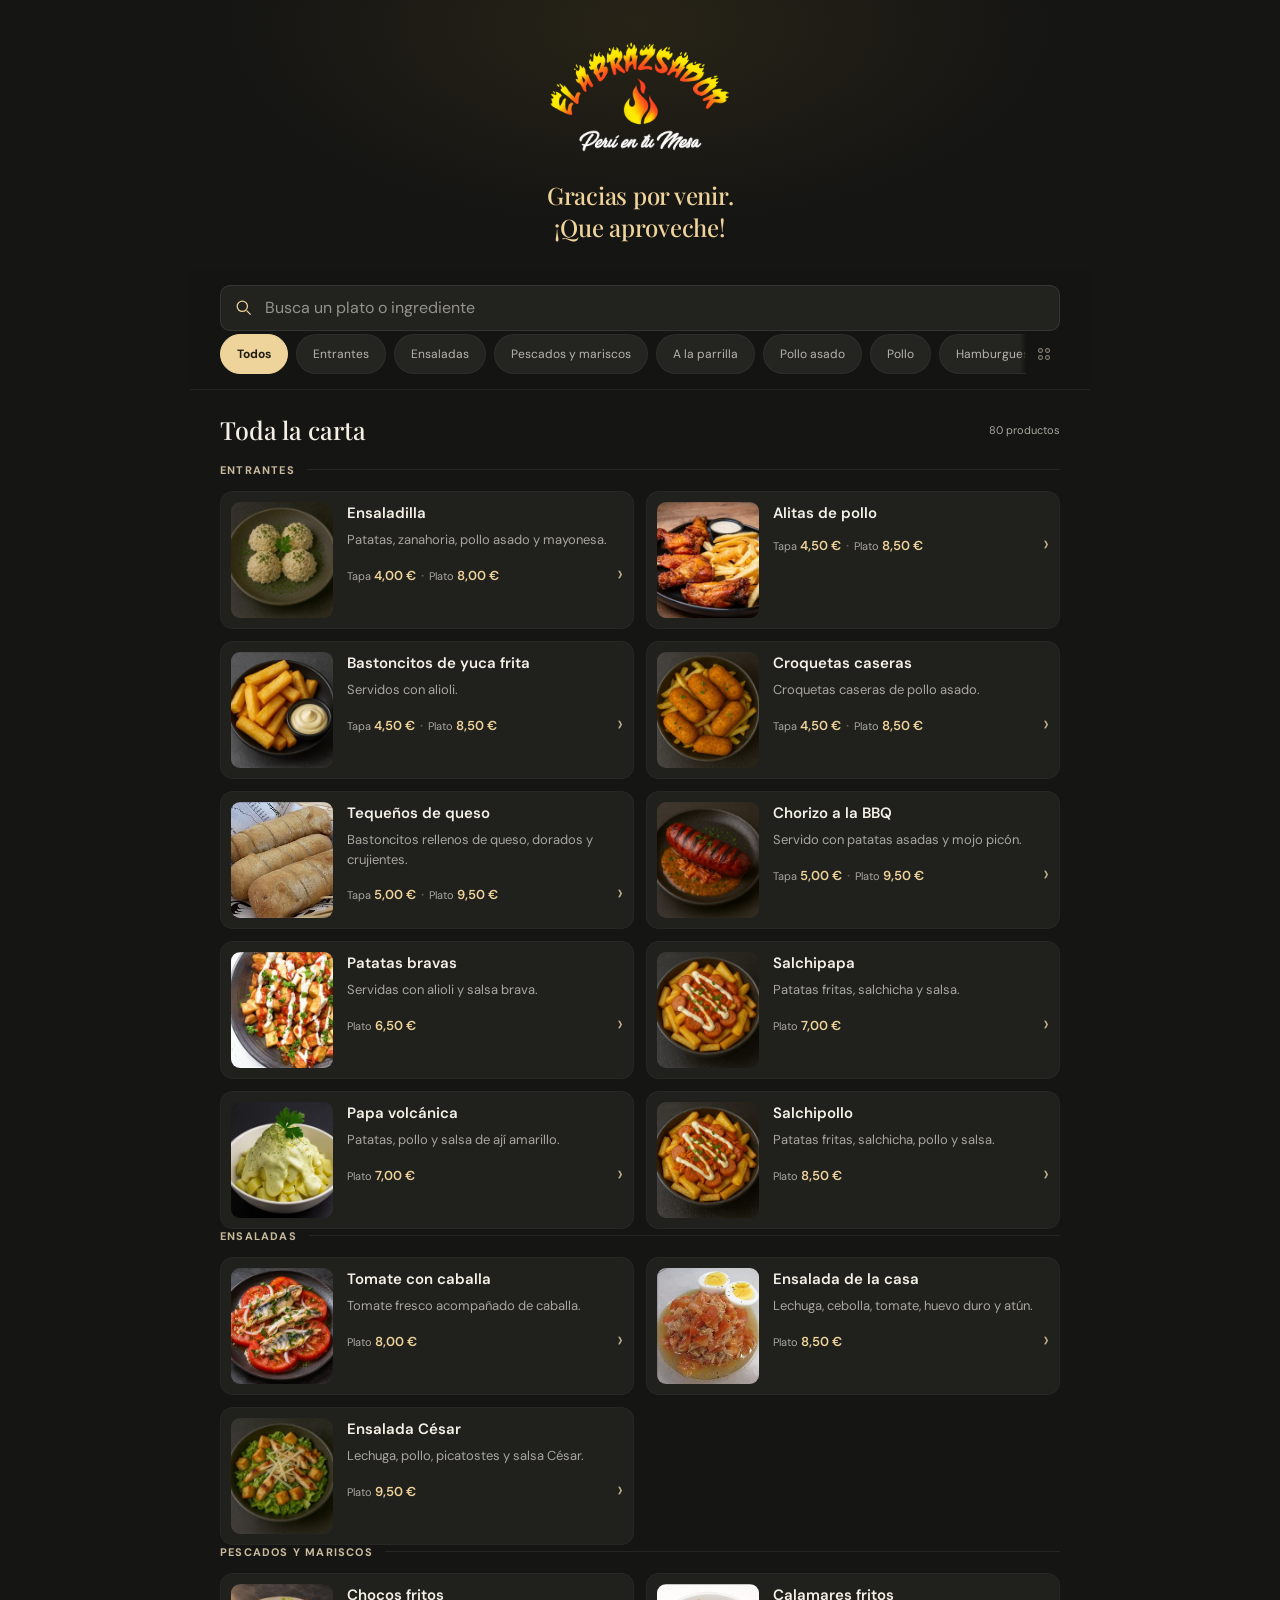
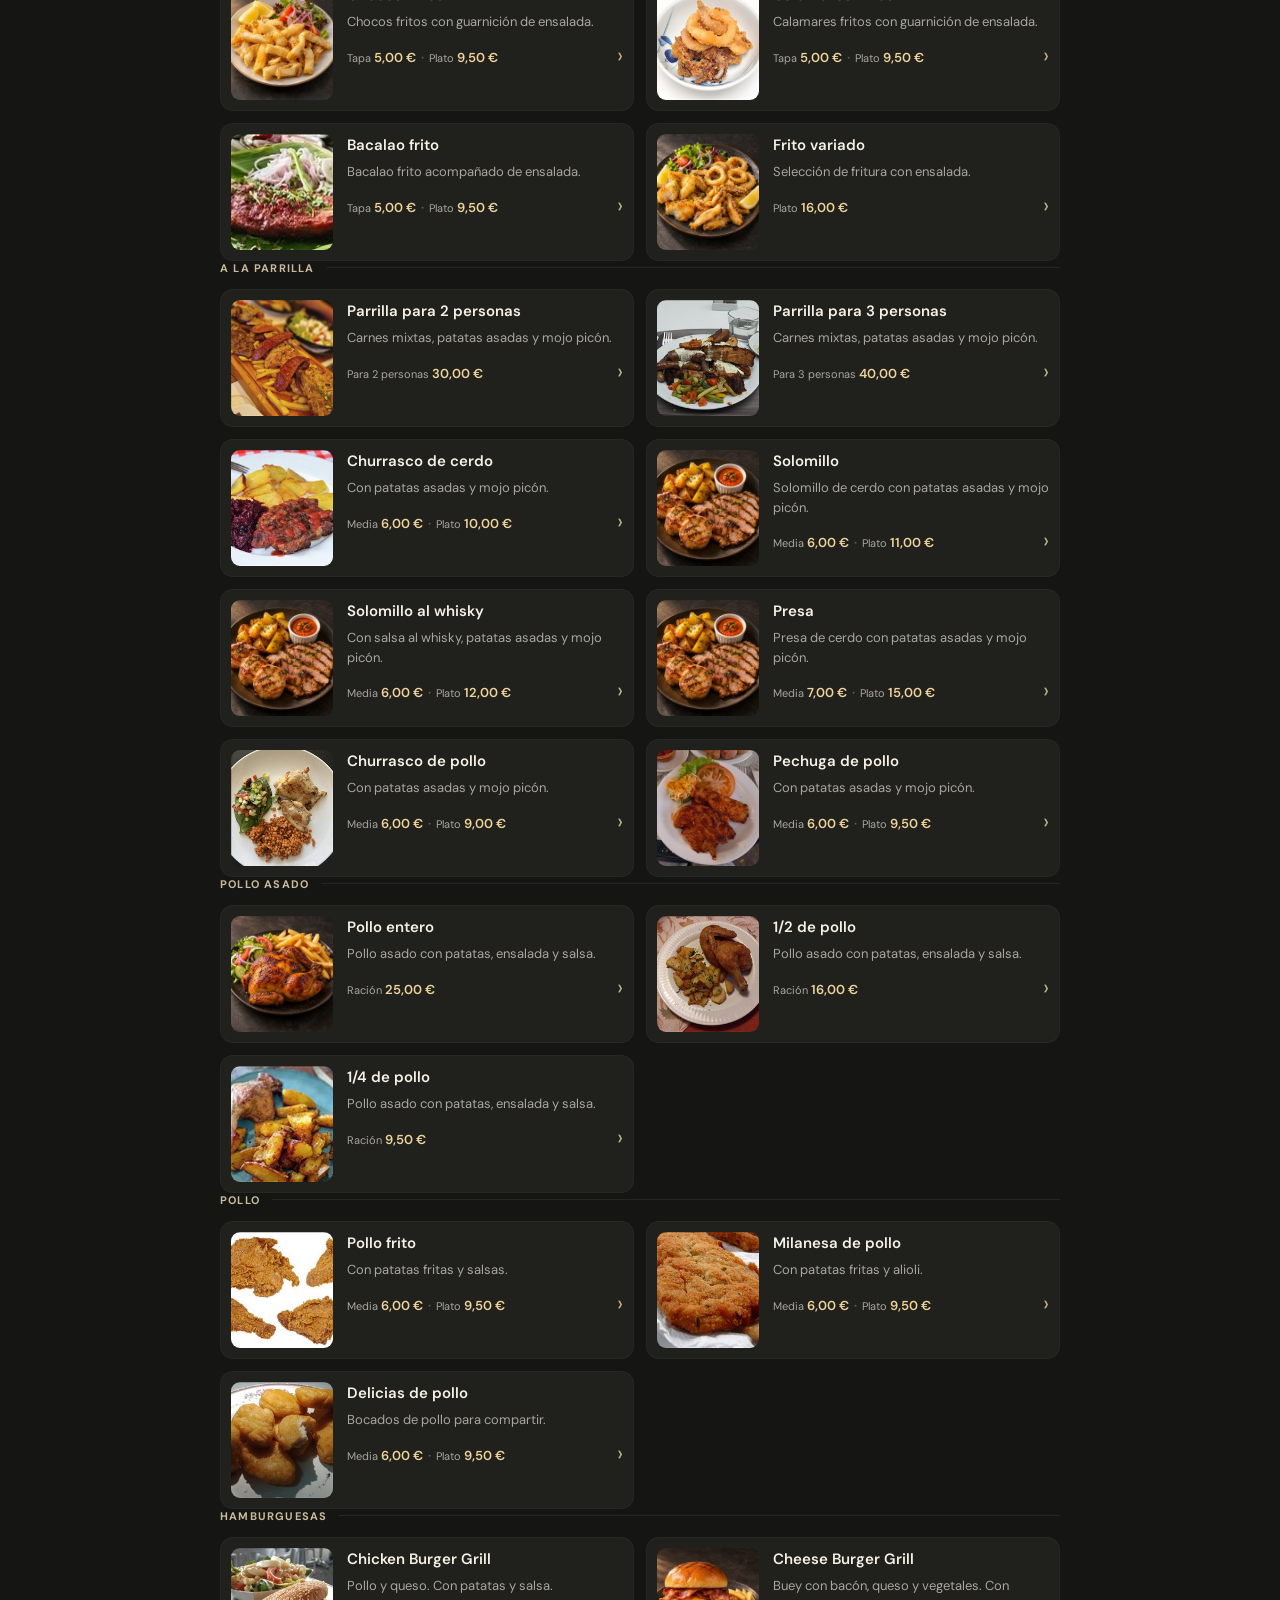
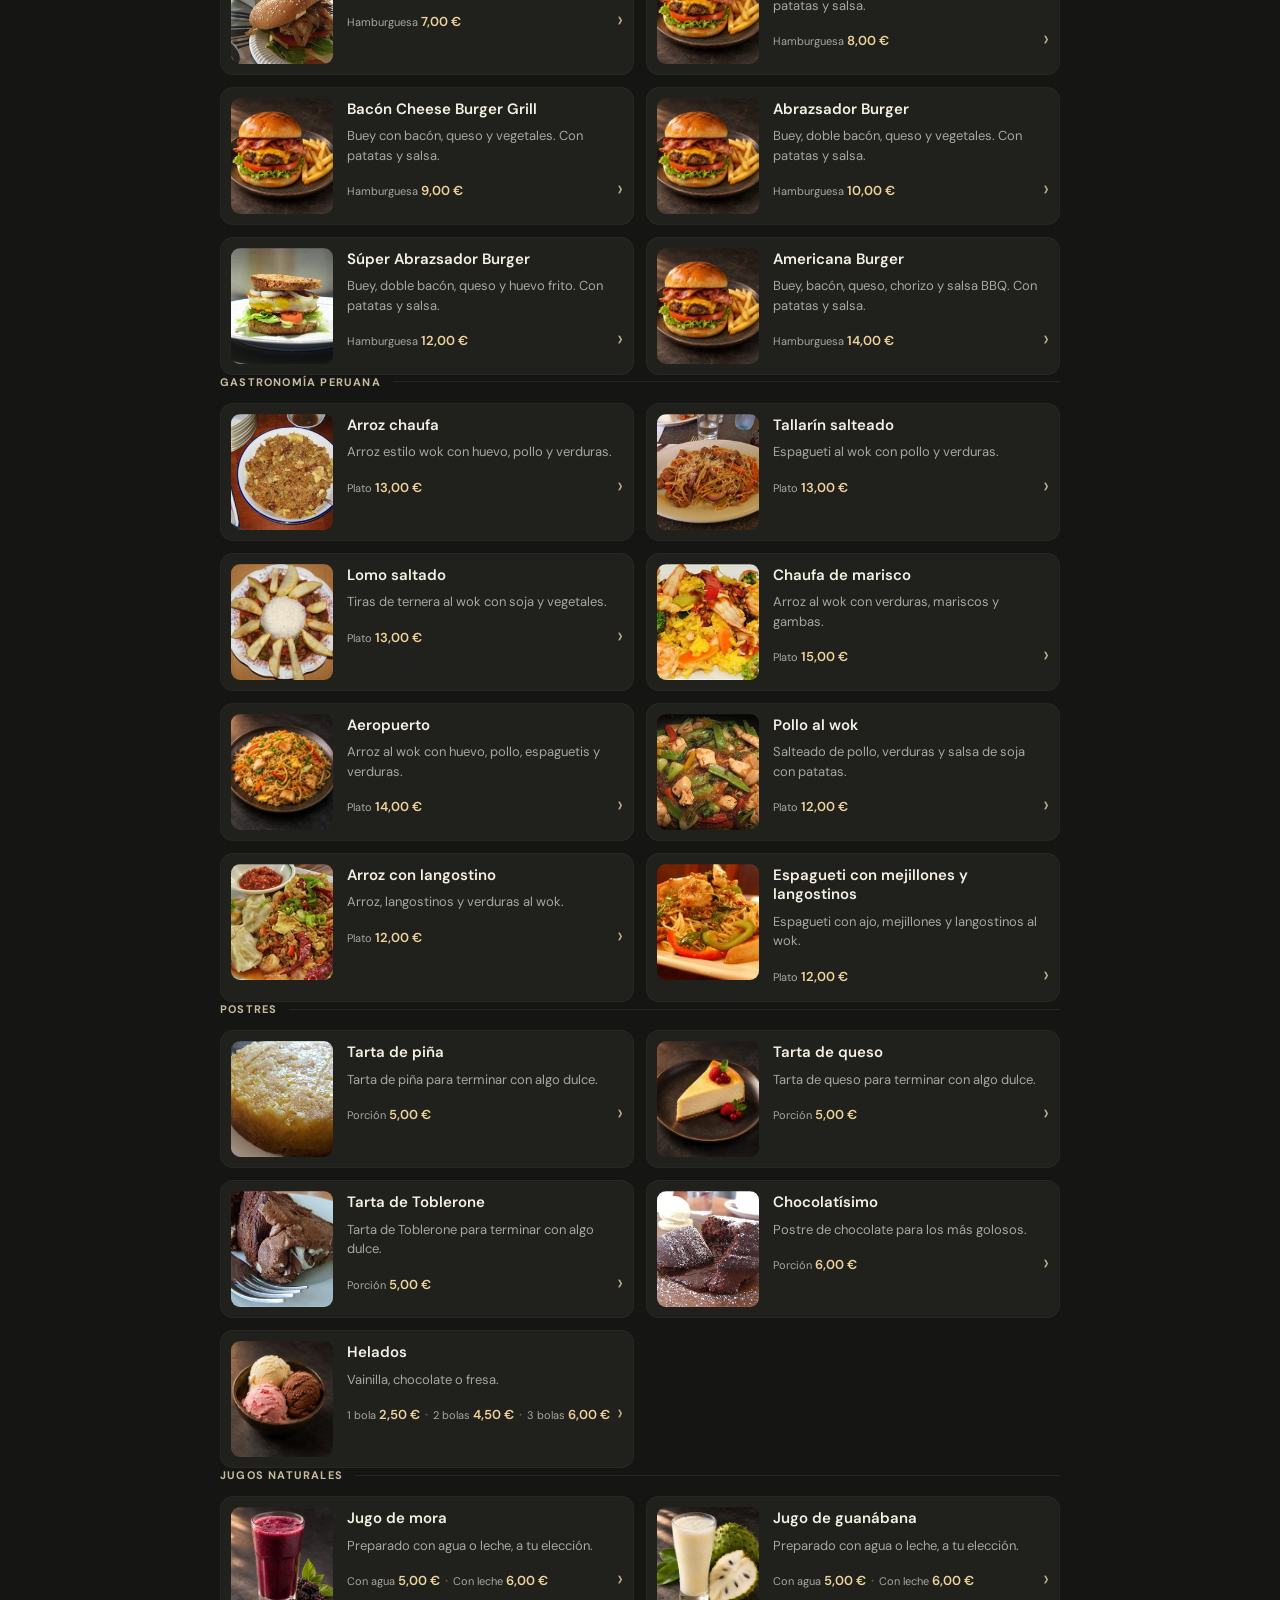
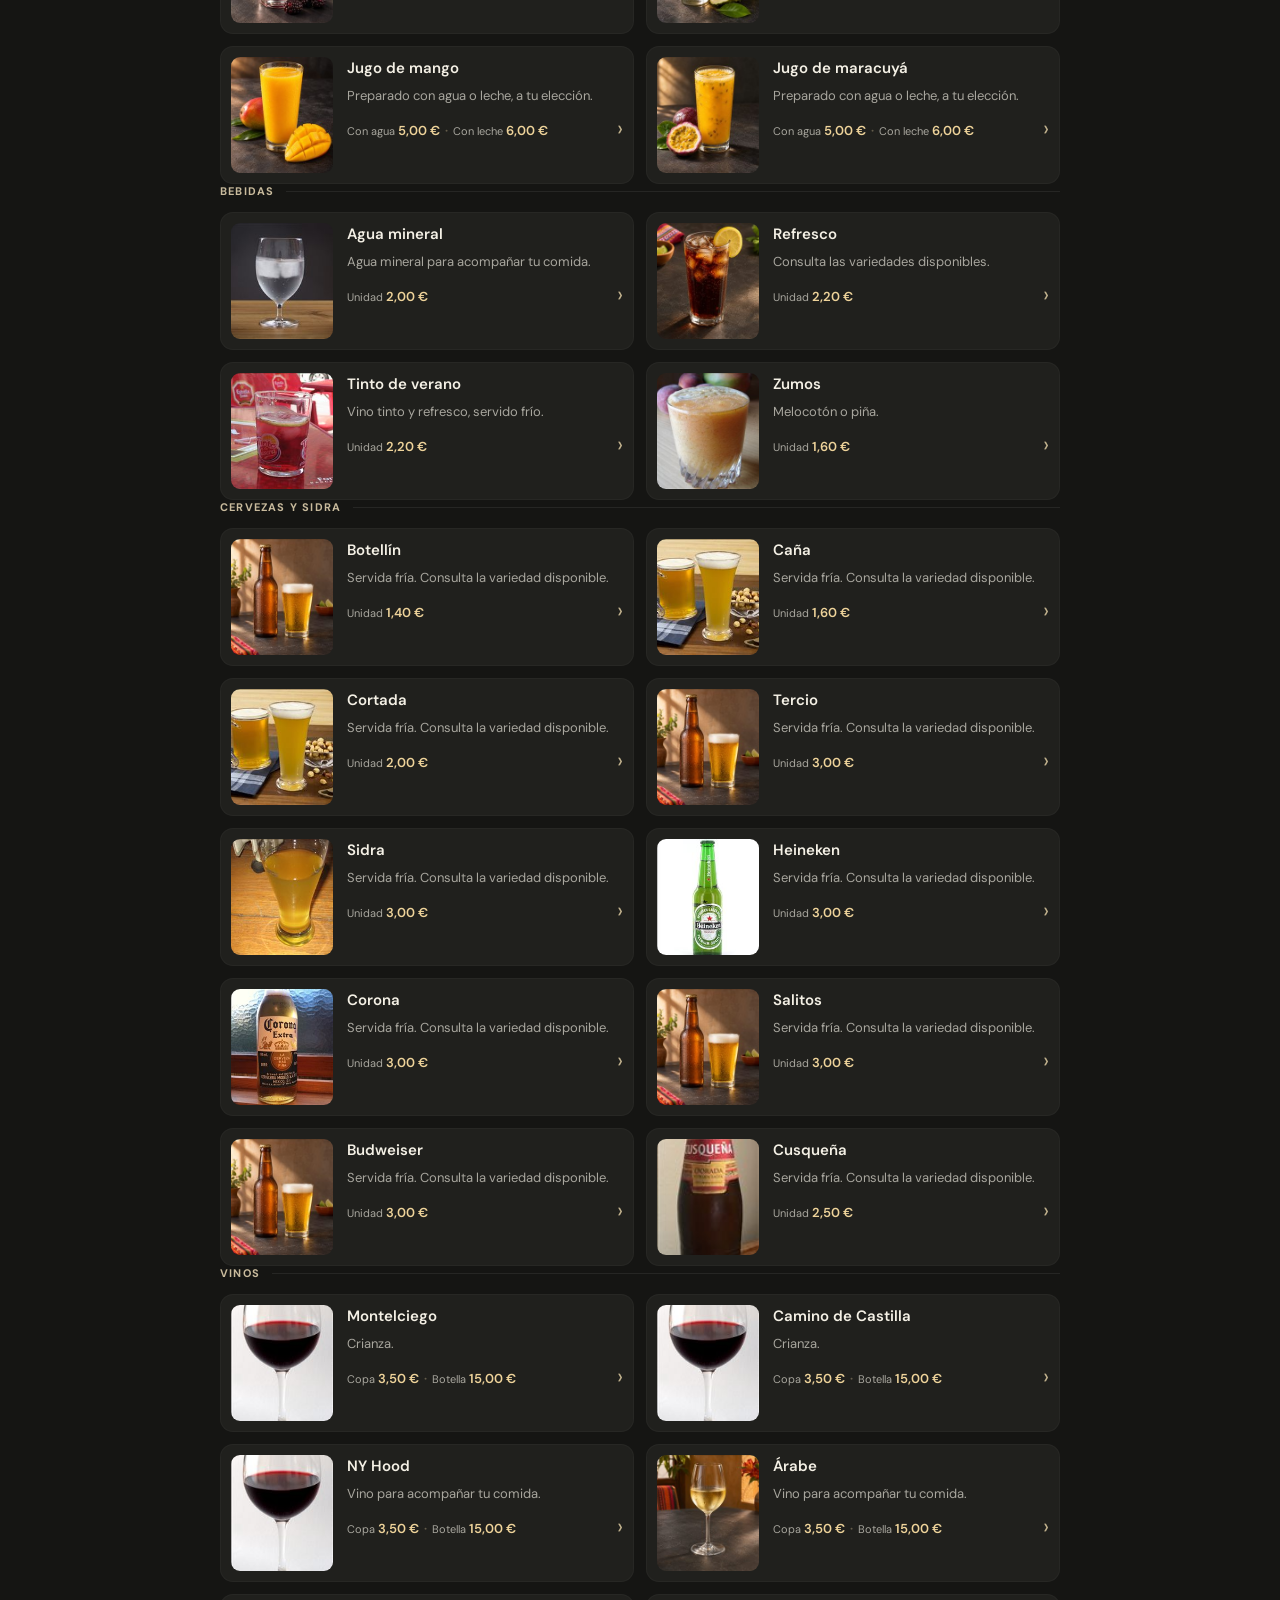
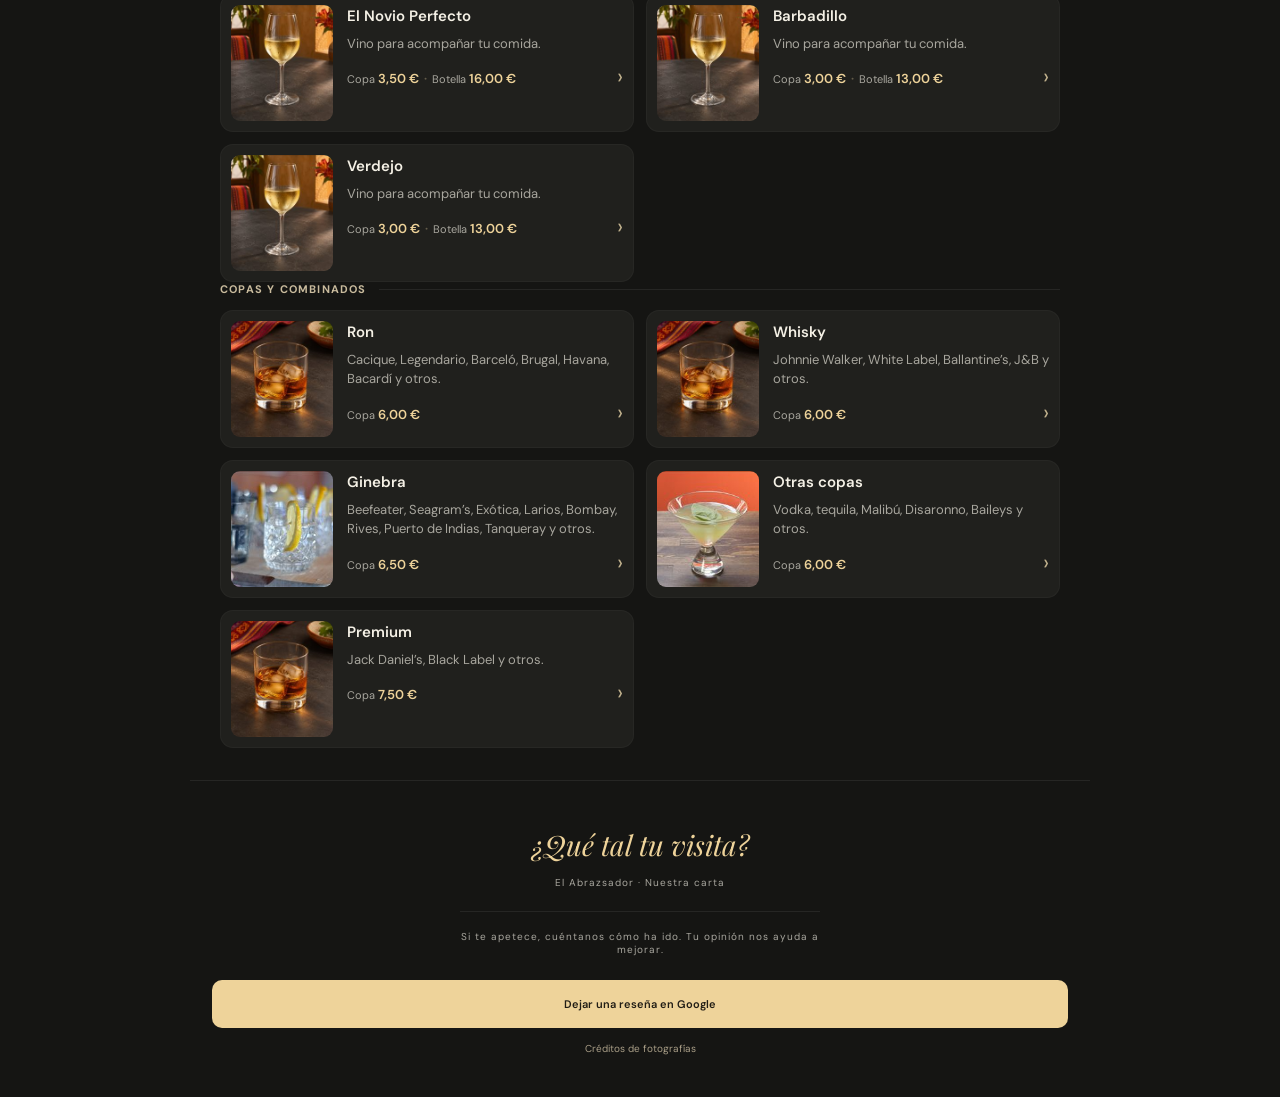
==== commit 28b71f73: "Actualiza la demo: inicio, bebidas, parrilla y reseñas" ====
--- a/demo/index.html
+++ b/demo/index.html
@@ -1,15 +1,19 @@
-<!doctype html>
-<html lang="es">
-<head><meta charset="utf-8"><meta name="viewport" content="width=device-width,initial-scale=1"><meta name="theme-color" content="#151513"><title>El Abrazador · Nuestra carta</title><meta name="robots" content="noindex, nofollow, noarchive"><link rel="stylesheet" href="style.css?v=co003-alitas"></head>
-<body>
-  <div id="intro" aria-hidden="true"><canvas id="burn-canvas"></canvas></div>
-  <header class="masthead"><img src="assets/logo.png" alt="El Abrazsador" class="brand"><p class="welcome-text">¡Provecho, causa!<br>Acá se come rico.</p></header>
-  <div id="controls-anchor" aria-hidden="true"></div><div class="controls" id="controls"><form class="search-wrap" id="search-form" role="search"><svg viewBox="0 0 24 24" aria-hidden="true"><circle cx="10.5" cy="10.5" r="6.5"/><path d="m16 16 5 5"/></svg><label class="sr-only" for="search">Buscar en toda la carta</label><input type="search" id="search" placeholder="Busca un plato o ingrediente" autocomplete="off" enterkeyhint="search"><button type="button" id="clear-search" class="clear-search" aria-label="Borrar búsqueda" hidden>×</button><button type="submit" class="sr-only" tabindex="-1">Buscar</button></form><div class="tools-row" aria-hidden="true" style="display:none"><button id="filter-button" aria-pressed="false" disabled tabindex="-1" aria-hidden="true" aria-haspopup="dialog"><svg viewBox="0 0 24 24" aria-hidden="true"><path d="M4 7h16M4 17h16"/><circle cx="9" cy="7" r="3"/><circle cx="15" cy="17" r="3"/></svg>Filtrar por alérgenos</button></div><div class="categories-row"><nav id="categories" aria-label="Categorías de la carta"></nav><div class="nav-fade" aria-hidden="true"></div><button id="category-button" aria-haspopup="dialog" aria-expanded="false" aria-label="Ver todas las categorías" title="Ver categorías"><svg viewBox="0 0 24 24" aria-hidden="true"><rect x="3" y="3" width="6" height="6" rx="1"/><rect x="15" y="3" width="6" height="6" rx="1"/><rect x="3" y="15" width="6" height="6" rx="1"/><rect x="15" y="15" width="6" height="6" rx="1"/></svg></button></div><p id="search-scope" hidden>Buscando en toda la carta</p></div>
-  <main id="main"><div class="results-header"><div><h2 id="result-title">Toda la carta</h2></div><span id="result-count" role="status" aria-live="polite"></span></div><div id="active-note" hidden><div><span class="active-filter-label">Evitar:</span><div id="active-filters"></div></div><button id="reset-filters">Limpiar filtros</button></div><div id="products"></div><section id="empty" hidden><span class="empty-symbol">⌕</span><h2 id="empty-title">No hemos encontrado ese antojo</h2><p id="empty-description">Prueba otro nombre o limpia los filtros.</p><button class="gold-button" id="empty-action">Ver toda la carta</button></section><p id="load-error" role="alert" hidden>No se ha podido cargar la carta. <button onclick="location.reload()">Volver a intentar</button></p></main>
-  <footer><span class="footer-mark">Buen provecho.</span><p>El Abrazsador · Nuestra carta</p><a class="photo-credits" href="creditos.html">Créditos de fotografías</a></footer>
-  <dialog id="product-dialog" aria-labelledby="modal-title"><div class="product-panel"><button class="close-modal" aria-label="Cerrar detalle">×</button><div id="modal-photo"><img id="modal-image" alt="" hidden></div><div id="wing-options" role="group" aria-label="Salsa de las alitas" hidden></div><div class="modal-body"><p class="eyebrow" id="modal-category"></p><h2 id="modal-title"></h2><p id="modal-description"></p><section id="ingredients-section" hidden><h3>Ingredientes</h3><p id="modal-ingredients"></p></section><div id="modal-prices"></div><div class="allergen-header"><h3>Alérgenos</h3></div><p id="allergen-example-note">Ejemplos simulados para pruebas. No usar para decidir sobre alergias.</p><div id="modal-allergens" aria-describedby="allergen-example-note"></div><details id="more-allergens"><summary aria-label="Mostrar más alérgenos">•••</summary><div id="extra-allergens"></div></details></div></div></dialog>
-  <dialog id="category-dialog" aria-labelledby="category-title"><div class="filter-panel"><div class="filter-heading"><div><h2 id="category-title">Categorías</h2></div><button class="close-categories icon-button" aria-label="Cerrar categorías">×</button></div><div id="category-options"></div></div></dialog>
-  <dialog id="filter-dialog" aria-labelledby="filter-title"><div class="filter-panel"><div class="filter-heading"><div><h2 id="filter-title">Filtrar por alérgenos</h2></div><button class="close-filter icon-button" aria-label="Cerrar filtros">×</button></div><p class="filter-description">Marca los alérgenos que quieres evitar.</p><div class="filter-options" id="filter-options"></div><p class="food-warning">Con filtros activos solo se muestran productos con información de alérgenos confirmada. Consulta al personal sobre posibles trazas.</p><div class="filter-actions"><button id="clear-draft" class="text-button">Limpiar</button><button id="apply-filters" class="gold-button">Aplicar filtros</button></div></div></dialog>
-  <script type="module" src="app.js?v=co003-alitas"></script><script src="drag-scroll.js"></script><script src="mobile-gestures.js?v=8"></script>
-</body></html>
-
+<!doctype html>
+<html lang="es">
+<head><meta charset="utf-8"><meta name="viewport" content="width=device-width,initial-scale=1"><meta name="theme-color" content="#151513"><title>El Abrazador · Nuestra carta</title><meta name="robots" content="noindex, nofollow, noarchive"><style>
+#intro{position:fixed;inset:0;z-index:100;pointer-events:auto}
+#intro:not([data-animating])::before{content:"";position:absolute;inset:0;z-index:1;background:#0c0b09 url("assets/logo.png") center / 80vw auto no-repeat}
+</style><link rel="preload" as="image" href="assets/logo.png"><link rel="stylesheet" href="style.css?v=co003-parrilla">
+<noscript><style>#intro{display:none}</style></noscript></head>
+<body>
+  <div id="intro" aria-hidden="true"><canvas id="burn-canvas"></canvas></div>
+  <header class="masthead"><img src="assets/logo.png" alt="El Abrazsador" class="brand"><p class="welcome-text">Gracias por venir.<br>¡Que aproveche!</p></header>
+  <div id="controls-anchor" aria-hidden="true"></div><div class="controls" id="controls"><form class="search-wrap" id="search-form" role="search"><svg viewBox="0 0 24 24" aria-hidden="true"><circle cx="10.5" cy="10.5" r="6.5"/><path d="m16 16 5 5"/></svg><label class="sr-only" for="search">Buscar en toda la carta</label><input type="search" id="search" placeholder="Busca un plato o ingrediente" autocomplete="off" enterkeyhint="search"><button type="button" id="clear-search" class="clear-search" aria-label="Borrar búsqueda" hidden>×</button><button type="submit" class="sr-only" tabindex="-1">Buscar</button></form><div class="tools-row" aria-hidden="true" style="display:none"><button id="filter-button" aria-pressed="false" disabled tabindex="-1" aria-hidden="true" aria-haspopup="dialog"><svg viewBox="0 0 24 24" aria-hidden="true"><path d="M4 7h16M4 17h16"/><circle cx="9" cy="7" r="3"/><circle cx="15" cy="17" r="3"/></svg>Filtrar por alérgenos</button></div><div class="categories-row"><nav id="categories" aria-label="Categorías de la carta"></nav><div class="nav-fade" aria-hidden="true"></div><button id="category-button" aria-haspopup="dialog" aria-expanded="false" aria-label="Ver todas las categorías" title="Ver categorías"><svg viewBox="0 0 24 24" aria-hidden="true"><rect x="3" y="3" width="6" height="6" rx="1"/><rect x="15" y="3" width="6" height="6" rx="1"/><rect x="3" y="15" width="6" height="6" rx="1"/><rect x="15" y="15" width="6" height="6" rx="1"/></svg></button></div><p id="search-scope" hidden>Buscando en toda la carta</p></div>
+  <main id="main"><div class="results-header"><div><h2 id="result-title">Toda la carta</h2></div><span id="result-count" role="status" aria-live="polite"></span></div><div id="active-note" hidden><div><span class="active-filter-label">Evitar:</span><div id="active-filters"></div></div><button id="reset-filters">Limpiar filtros</button></div><div id="products"></div><section id="empty" hidden><span class="empty-symbol">⌕</span><h2 id="empty-title">No hemos encontrado ese antojo</h2><p id="empty-description">Prueba otro nombre o limpia los filtros.</p><button class="gold-button" id="empty-action">Ver toda la carta</button></section><p id="load-error" role="alert" hidden>No se ha podido cargar la carta. <button onclick="location.reload()">Volver a intentar</button></p></main>
+  <footer><span class="footer-mark">¿Qué tal tu visita?</span><p>El Abrazsador · Nuestra carta</p><p class="review-invitation">Si te apetece, cuéntanos cómo ha ido. Tu opinión nos ayuda a mejorar.</p><a class="review-button" href="https://search.google.com/local/writereview?placeid=ChIJJflymypvEg0RVghIVzWeLns" target="_blank" rel="noopener noreferrer">Dejar una reseña en Google</a><a class="photo-credits" href="creditos.html">Créditos de fotografías</a></footer>
+  <dialog id="product-dialog" aria-labelledby="modal-title"><div class="product-panel"><button class="close-modal" aria-label="Cerrar detalle">×</button><div id="modal-photo"><img id="modal-image" alt="" hidden></div><div id="product-variants" role="group" aria-label="Opciones de preparación" hidden></div><div class="modal-body"><p class="eyebrow" id="modal-category"></p><h2 id="modal-title"></h2><p id="modal-description"></p><section id="ingredients-section" hidden><h3>Ingredientes</h3><p id="modal-ingredients"></p></section><div id="modal-prices"></div><section id="drink-info" hidden><h3>Presentación</h3><p id="drink-serving"></p></section><section id="product-allergen-info" hidden><div class="allergen-header"><h3>Alérgenos</h3></div><p id="allergen-example-note">Ejemplos simulados para pruebas. No usar para decidir sobre alergias.</p><div id="modal-allergens"></div><details id="more-allergens"><summary aria-label="Mostrar más alérgenos">•••</summary><div id="extra-allergens"></div></details></section></div></div></dialog>
+  <dialog id="category-dialog" aria-labelledby="category-title"><div class="filter-panel"><div class="filter-heading"><div><h2 id="category-title">Categorías</h2></div><button class="close-categories icon-button" aria-label="Cerrar categorías">×</button></div><div id="category-options"></div></div></dialog>
+  <dialog id="filter-dialog" aria-labelledby="filter-title"><div class="filter-panel"><div class="filter-heading"><div><h2 id="filter-title">Filtrar por alérgenos</h2></div><button class="close-filter icon-button" aria-label="Cerrar filtros">×</button></div><p class="filter-description">Marca los alérgenos que quieres evitar.</p><div class="filter-options" id="filter-options"></div><p class="food-warning">Con filtros activos solo se muestran productos con información de alérgenos confirmada. Consulta al personal sobre posibles trazas.</p><div class="filter-actions"><button id="clear-draft" class="text-button">Limpiar</button><button id="apply-filters" class="gold-button">Aplicar filtros</button></div></div></dialog>
+  <script type="module" src="app.js?v=co003-parrilla" onerror="document.getElementById('intro')?.remove();document.getElementById('load-error').hidden=false"></script><script src="drag-scroll.js"></script><script src="mobile-gestures.js?v=8"></script>
+</body></html>
+
--- a/demo/style.css
+++ b/demo/style.css
@@ -1,70 +1,72 @@
-@import url('https://fonts.googleapis.com/css2?family=DM+Sans:wght@400;500;600;700&family=Playfair+Display:wght@500;600;700&display=swap');
-:root{color-scheme:dark;--bg:#151513;--panel:#20201d;--gold:#eed39a;--muted:#a8a69e;--line:#ffffff12;--serif:'Playfair Display',Georgia,serif;--sans:'DM Sans',Arial,sans-serif}*{box-sizing:border-box}html{scroll-padding-top:180px}body{margin:0;background:var(--bg);color:#f4f0e5;font-family:var(--sans);font-size:14px;-webkit-tap-highlight-color:transparent}button,input{font:inherit}button,a,input,summary{touch-action:manipulation}button{cursor:pointer}button{color:inherit}button:focus-visible,input:focus-visible,summary:focus-visible{outline:2px solid var(--gold);outline-offset:4px}button:disabled{opacity:.5}button svg{width:18px;height:18px;fill:none;stroke:currentColor;stroke-width:1.5}button{border:0} [hidden]{display:none!important}.sr-only{position:absolute;width:1px;height:1px;padding:0;margin:-1px;overflow:hidden;clip:rect(0,0,0,0);white-space:nowrap;border:0}.masthead{padding:27px 22px 0;text-align:center;background:radial-gradient(ellipse at 50% 10%,#a8863320,transparent 65%)}.brand{width:128px;height:100px;object-fit:contain;display:block;margin:0 auto 18px}.eyebrow{font-size:9px;letter-spacing:2.4px;font-weight:700;color:var(--gold);margin:0 0 10px}.masthead h1{font:500 32px/1.18 var(--serif);letter-spacing:-.6px;margin:10px 0 12px}.masthead>p{font-size:12px;color:var(--muted);margin:0 0 25px}.demo-note{font-size:9px;letter-spacing:.4px;line-height:1.6;background:#eed39a09;border-top:1px solid var(--line);border-bottom:1px solid var(--line);padding:8px 0;color:#b7aa8f;margin:0 -22px}.controls{position:sticky;top:0;background:#151513f5;backdrop-filter:blur(15px);z-index:20;padding:17px 20px 0;border-bottom:1px solid var(--line)}.search-wrap{height:46px;display:flex;align-items:center;border:1px solid #ffffff16;background:#22221f;border-radius:10px;padding:0 13px;gap:10px}.search-wrap>svg{width:19px;height:19px;fill:none;stroke:var(--gold);stroke-width:1.6;flex-shrink:0}.search-wrap input{width:100%;min-width:0;background:none;border:0;color:#f4f0e5;outline:none;font-size:13px;height:44px}.search-wrap input::placeholder{color:#94938b}.search-wrap input::-webkit-search-cancel-button{display:none}.clear-search{background:none;font-size:24px;color:var(--muted);height:40px;min-width:32px}.tools-row{display:flex;align-items:center;justify-content:space-between;padding:12px 0 8px;gap:8px}.small-label{font-size:9px;letter-spacing:1.8px;font-weight:700;color:#aaa69b}#filter-button{display:flex;align-items:center;gap:6px;background:transparent;color:#b4b1a7;font-size:10px;padding:8px 0 8px 8px;min-height:38px}#filter-button[aria-pressed=true]{color:var(--gold)}#categories{display:flex;gap:8px;overflow-x:auto;scrollbar-width:none;padding:3px 12px 15px 0}#categories::-webkit-scrollbar{display:none}#categories button{flex-shrink:0;background:#242420;color:#b7b5ad;border:1px solid #ffffff0b;border-radius:24px;padding:11px 16px;font-size:12px;white-space:nowrap;min-height:40px}#categories button[aria-pressed=true]{background:var(--gold);color:#211d15;border-color:var(--gold);font-weight:700}.nav-fade{position:absolute;bottom:16px;right:0;width:25px;height:42px;background:linear-gradient(90deg,transparent,var(--bg));pointer-events:none}main{padding:25px 20px 0;min-height:250px}.results-header{display:flex;justify-content:space-between;align-items:center;margin-bottom:20px;gap:12px}.results-header .eyebrow{font-size:8px;letter-spacing:1.6px;margin-bottom:5px}.results-header h2{font:500 27px/1.2 var(--serif);margin:0}.results-header>span{font-size:10px;color:var(--muted);white-space:nowrap}#active-note{border:1px solid #eed39a30;border-radius:8px;padding:10px;color:var(--gold);font-size:10px;display:flex;justify-content:space-between;align-items:center;margin-bottom:16px}#active-note button{background:none;color:var(--gold);text-decoration:underline;padding:6px}.section-title{display:flex;align-items:center;gap:12px;margin:24px 0 14px;font-size:11px;text-transform:uppercase;letter-spacing:1.2px;color:#c9bb9d}.section-title:after{content:'';height:1px;background:var(--line);flex:1}.section-title:first-child{margin-top:0}.product-card{display:flex;width:100%;text-align:left;background:var(--panel);border:1px solid #ffffff08;border-radius:13px;padding:10px;margin-bottom:11px;gap:14px;min-height:122px;transition:background .15s,transform .15s}.product-card:active{transform:scale(.985);background:#2a2922}.product-image{width:102px;min-width:102px;height:106px;object-fit:cover;border-radius:9px;background:#2b2a25}.product-info{min-width:0;display:flex;flex-direction:column;justify-content:center;flex:1;padding:2px 0}.product-info h3{font:600 15px/1.25 var(--sans);margin:0 0 6px;color:#f4f0e5}.product-info p{font-size:11px;line-height:1.5;color:var(--muted);margin:0 0 10px}.card-bottom{display:flex;align-items:center;justify-content:space-between;gap:3px}.card-prices{font-size:11px;line-height:1.8;font-weight:600;color:var(--gold)}.price-label{font-size:9px;font-weight:400;color:var(--muted);margin-right:3px}.price-separator{color:#635c4b;padding:0 5px}.card-arrow{color:var(--gold);font-size:20px;align-self:flex-end;line-height:1.5}.demo-tag{font-size:8px;letter-spacing:.5px;text-transform:uppercase;color:#b3a584;display:block;margin-bottom:5px}footer{padding:45px 22px 32px;text-align:center;border-top:1px solid var(--line);margin-top:32px}.footer-mark{font:italic 28px var(--serif);color:var(--gold)}footer p{font-size:10px;letter-spacing:1px;color:var(--muted);margin:13px 0}footer small{font-size:9px;line-height:1.7;color:#8e8a7e}.gold-button{background:var(--gold);color:#211d15;border-radius:9px;min-height:46px;padding:12px 20px;font-weight:700;font-size:12px}.text-button{background:none;color:#d0c9b8;padding:12px 16px;text-decoration:underline;min-height:44px}dialog{border:1px solid #ffffff1c;background:#20201d;color:#f4f0e5;padding:0;width:calc(100% - 26px);max-width:450px;max-height:90dvh;border-radius:20px;overflow:auto;box-shadow:0 20px 80px #0008}dialog::backdrop{background:#000b;backdrop-filter:blur(5px)}.product-panel{position:relative}.close-modal{position:absolute;right:12px;top:12px;z-index:1;width:42px;height:42px;border-radius:50%;font-size:28px;line-height:1;background:#151513dc;box-shadow:0 2px 15px #0004;color:#fff}#modal-image{width:100%;height:240px;object-fit:cover;display:block;background:#292722}.modal-body{padding:23px}.modal-body h2{font:500 29px/1.15 var(--serif);margin:8px 0 14px}.modal-body>p:not(.eyebrow):not(.food-warning){color:#bbb7ab;font-size:13px;line-height:1.75}.modal-body>.gold-button{width:100%;margin-top:12px}#modal-prices{display:flex;gap:10px;margin:22px 0 26px}.modal-price{background:#eed39a0b;border:1px solid #eed39a2a;border-radius:10px;padding:11px 16px;flex:1;display:flex;flex-direction:column;gap:5px}.modal-price small{font-size:10px;color:var(--muted)}.modal-price strong{font-size:19px;color:var(--gold)}.allergen-header{display:flex;justify-content:space-between;gap:6px;align-items:center;margin-bottom:12px}.allergen-header h3{font-size:13px;margin:0}.allergen-header span{font-size:8px;color:var(--muted)}#modal-allergens,#extra-allergens{display:flex;flex-wrap:wrap;gap:8px}.allergen-chip{font-size:10px;border:1px solid #ffffff20;border-radius:8px;padding:8px;display:flex;gap:6px;align-items:center}.allergen-chip span:first-child{font-size:16px}.food-warning{font-size:10px;line-height:1.6;color:#b8a47c;border-top:1px solid var(--line);padding-top:12px;margin-top:18px}#more-allergens{margin-top:9px}#more-allergens summary{list-style:none;cursor:pointer;color:var(--gold);border:1px solid #ffffff20;border-radius:8px;padding:4px 12px;width:48px;text-align:center;min-height:36px;letter-spacing:2px}#more-allergens summary::-webkit-details-marker{display:none}#extra-allergens{margin-top:10px}.filter-panel{padding:24px 22px}.filter-heading{display:flex;justify-content:space-between;align-items:center;gap:10px}.filter-heading h2{font:500 25px/1.2 var(--serif);margin:0}.icon-button{background:#ffffff09;width:40px;height:40px;border-radius:50%;font-size:25px;flex-shrink:0}.filter-description{color:var(--muted);font-size:12px;line-height:1.6;margin:18px 0}.filter-options{display:grid;grid-template-columns:1fr 1fr;gap:8px}.filter-option{display:flex;align-items:center;gap:7px;border:1px solid #ffffff15;background:#ffffff03;border-radius:9px;padding:10px 8px;min-height:46px;font-size:11px;cursor:pointer}.filter-option:has(input:checked){border-color:#eed39a8a;background:#eed39a0b}.filter-option input{accent-color:var(--gold);width:16px;height:16px;flex-shrink:0}.allergen-icon{font-size:17px}.filter-actions{display:flex;justify-content:space-between;gap:10px;margin-top:18px}.filter-actions .gold-button{flex:1}#empty{text-align:center;padding:24px 10px 40px}#empty h2{font:500 24px var(--serif)}#empty p{color:var(--muted);font-size:12px;line-height:1.6}.empty-symbol{font-size:45px;color:var(--gold)}#intro{position:fixed;inset:0;background:#151513;z-index:100;display:grid;place-items:center;transition:opacity .35s;pointer-events:none}#intro img{width:210px;max-width:65vw;animation:arrive 1s ease both}#intro.done{opacity:0}@keyframes arrive{from{opacity:0;transform:scale(.88)}45%{opacity:1;transform:scale(1.03)}to{opacity:1;transform:scale(1)}}@media(min-width:650px){body{max-width:900px;margin:auto}.masthead h1{font-size:42px}.controls{padding-left:30px;padding-right:30px}main{padding-left:30px;padding-right:30px}.product-grid{display:grid;grid-template-columns:1fr 1fr;gap:12px}.product-card{margin:0}.section-title{margin-top:30px}}@media(max-width:350px){.product-image{width:82px;min-width:82px;height:100px}.product-card{gap:10px}.product-info h3{font-size:13px}.controls,main{padding-left:14px;padding-right:14px}.card-prices{font-size:10px}}@media(prefers-reduced-motion:reduce){*,*::before,*::after{animation:none!important;transition:none!important;scroll-behavior:auto!important}}
-
-/* Mouse gestures are enabled only by the preview pointer handler. */
-body{user-select:none} input,textarea{user-select:text} .mouse-dragging,.mouse-dragging *{cursor:grabbing!important;user-select:none!important}.product-card,#categories{cursor:grab} img{-webkit-user-drag:none}
-
-/* Mobile-style preview: keep scrolling without visible scrollbar tracks. */
-html,body,dialog,#categories{scrollbar-width:none;-ms-overflow-style:none}html::-webkit-scrollbar,body::-webkit-scrollbar,dialog::-webkit-scrollbar,#categories::-webkit-scrollbar{display:none;width:0;height:0}
-
-/* Larger restaurant identity and a single invitation. */
-.brand{width:180px;height:140px;margin-bottom:12px}.masthead>.welcome-text{font:500 24px/1.35 var(--serif);color:var(--gold);letter-spacing:-.25px;margin:0 0 24px}
-
-/* Intro canvas reveals the actual menu underneath the burnt paper. */
-#intro{background:transparent;transition:none;pointer-events:auto}#burn-canvas{display:block;width:100%;height:100%;position:absolute;inset:0}
-
-.review-invitation{margin:22px auto 24px;max-width:360px;border-top:1px solid var(--line);padding-top:18px}.review-invitation p{font-size:12px;letter-spacing:0;line-height:1.6;color:#b9b5aa;margin:0 0 14px}.review-button{display:flex;align-items:center;justify-content:center;gap:9px;background:var(--gold);color:#211d15;text-decoration:none;border-radius:10px;padding:14px 12px;font:600 11px var(--sans);width:100%;min-height:48px}.review-button:disabled{opacity:.8;cursor:default}.review-button span:first-child{font-size:22px}
-
-/* Prevent pull-to-refresh and scroll chaining, including inside dialogs. */
-html,body{overscroll-behavior-y:none;touch-action:pan-x pan-y}dialog{overscroll-behavior:contain;touch-action:pan-y}#categories{overscroll-behavior-x:contain;touch-action:pan-x}input,textarea,select{font-size:16px!important}
-
-/* Pull-to-refresh remains native outside an open modal. */
-html,body{overscroll-behavior-y:auto}dialog{overscroll-behavior:contain}
-
-/* Category changes replace products without vertically moving the controls. */
-html,body,#products{overflow-anchor:none}main{min-height:calc(100dvh - 165px)}
-
-.evaluation-banner{background:#47381d;color:#ffebbc;padding:10px 16px;font-size:11px;line-height:1.5;text-align:center;border-bottom:1px solid #eed39a40}
-/* Navigation improvements, shared by normal and evaluation modes. */
-.categories-row{display:flex;align-items:flex-start;position:relative;gap:8px;min-width:0}.categories-row #categories{flex:1;min-width:0}.categories-row .nav-fade{right:50px;bottom:16px;width:22px}.categories-row #category-button{width:40px;min-width:40px;height:40px;margin-top:3px;background:#282720;border:1px solid #eed39a40;border-radius:50%;display:grid;place-items:center;color:var(--gold)}#category-button svg{width:18px;height:18px;stroke-width:1.6}#search-scope{font-size:11px;color:var(--gold);margin:0;padding:0 0 12px;line-height:1.4}#result-kicker{overflow-wrap:anywhere}.product-name{display:block;font-size:15px;line-height:1.3;font-weight:600;margin:0 0 7px;color:#f4f0e5}.product-description{display:block;font-size:13px;line-height:1.5;color:var(--muted);margin:0 0 10px}.card-prices{font-size:12px;line-height:1.9}.price-label{font-size:10px}.card-bottom{align-items:flex-end}.card-prices>span{display:inline-block}.product-card{min-height:132px}.product-image{height:116px}.product-info{padding:2px 0}.results-header>span{font-size:11px}#filter-button{font-size:11px;min-height:42px}#active-note{display:flex;align-items:flex-start;gap:10px;padding:12px;font-size:11px}#active-note>div{min-width:0;flex:1}.active-filter-label{display:block;color:#d6c8aa;font-size:10px;margin-bottom:7px}#active-filters{display:flex;gap:6px;flex-wrap:wrap}#active-note .active-filter-chip{border:1px solid #eed39a44;background:#eed39a0b;border-radius:20px;padding:8px 10px;text-decoration:none;font-size:11px;min-height:36px}#reset-filters{font-size:10px;min-height:40px;white-space:nowrap}.category-option{display:flex;justify-content:space-between;gap:12px;align-items:center;width:100%;background:#ffffff04;border:1px solid #ffffff10;border-radius:10px;padding:15px 13px;margin:0 0 8px;text-align:left;min-height:50px;font-size:13px}.category-option[aria-pressed=true]{background:#eed39a15;border-color:#eed39a80;color:var(--gold)}.category-total{font-size:11px;color:var(--muted);background:#ffffff08;padding:4px 8px;border-radius:20px}#category-options{margin-top:22px}.close-modal{position:sticky;display:block;top:12px;right:auto;left:calc(100% - 54px);margin:12px 12px -54px auto;z-index:3}#ingredients-section{margin:20px 0}#ingredients-section h3{font-size:13px;margin:0 0 8px}#modal-ingredients{font-size:13px;line-height:1.7;color:#bbb7ab;margin:0}@media(max-width:350px){.product-image{width:78px;min-width:78px}.product-name{font-size:14px}.product-description{font-size:12px}.card-prices{font-size:11px}.price-label{font-size:10px}} 
-
-/* Simplicity: a discreet visual control with a generous touch target. */
-.categories-row #category-button{width:44px;min-width:44px;height:44px;margin-top:1px;background:transparent;border-color:transparent;border-radius:8px;color:#b4ac9a;box-shadow:none}
-#category-button svg{width:14px;height:14px;stroke-width:1.45}
-.categories-row #category-button:hover,.categories-row #category-button[aria-expanded=true]{color:var(--gold);background:#eed39a08}
-.categories-row .nav-fade{right:52px;width:16px}
-.tools-row{justify-content:flex-end;padding:5px 0 4px}
-.results-header{margin-bottom:18px}.results-header h2{font-size:25px}
-#category-options{margin-top:18px}.filter-heading h2{font-size:24px}
-.product-card{box-shadow:none}.price-label{font-size:11px}.card-prices{font-size:13px}
-.review-invitation p{margin-bottom:12px}
-
-/* Match the secondary category control and its surrounding fade to the icon. */
-.categories-row{gap:2px}
-.categories-row #category-button{position:relative;isolation:isolate;width:32px;min-width:32px;height:32px;margin-top:7px;padding:0;background:transparent;border:0;border-radius:6px;box-shadow:none;filter:none}
-.categories-row #category-button::before{content:'';position:absolute;inset:-6px;z-index:-1;background:transparent;box-shadow:none}
-.categories-row #category-button svg{width:14px;height:14px;filter:none;box-shadow:none}
-.categories-row #category-button:hover,.categories-row #category-button[aria-expanded=true]{background:#eed39a05;box-shadow:none}
-.categories-row .nav-fade{right:34px;bottom:16px;width:6px;height:40px;background:linear-gradient(90deg,transparent,var(--bg));filter:none;box-shadow:none}
-
-/* A disclosure marker opens details; external links retain their own arrow. */
-.card-arrow{font-size:22px;line-height:1.3;color:#c0b18d}.category-option{box-shadow:none}.category-option:active{background:#eed39a12}.filter-option,.category-option{transition:background .12s ease,border-color .12s ease}
-
-/* Full-menu variants and long category lists remain usable on narrow phones. */
-#modal-prices{flex-wrap:wrap}.modal-price{flex:1 1 86px;min-width:0}.modal-price strong{white-space:nowrap}
-.filter-heading{position:sticky;top:0;background:#20201d;z-index:2;padding:4px 0 12px}
-.photo-caption{font-size:9px;color:#a29a88;text-align:right;margin:5px 15px 0;letter-spacing:.2px}
-.photo-credits{font-size:10px;color:#a99e87;text-decoration:none;display:inline-block;padding:10px;margin-top:4px}
-#result-title{overflow-wrap:anywhere}
-
-/* Public GitHub Pages demo safety and clarity. */
-.demo-banner{position:relative;z-index:1;padding:13px 15px;text-align:center;color:#fff3ca;background:#493720;border-bottom:1px solid #d3ae58;font:500 12px/1.5 system-ui,sans-serif}.demo-banner strong{letter-spacing:.08em}.demo-modal-note,.demo-footer-note{padding:9px 12px;margin:8px auto;color:#ebc778;border:1px solid #ba923f55;background:#bd963516;font:500 11px/1.6 system-ui,sans-serif;border-radius:7px}.demo-modal-note{margin:12px 14px}.demo-footer-note{max-width:460px}#filter-button,#filter-dialog,.tools-row{display:none!important}
-
-#modal-photo{min-height:240px;background:#292722}
-#wing-options{display:grid;grid-template-columns:repeat(2,1fr);gap:8px;padding:12px 16px 0}
-#wing-options button{min-height:44px;border:1px solid var(--line);border-radius:8px;background:var(--panel);color:inherit}
-#wing-options button[aria-pressed=true]{background:var(--gold);color:#151513}
-#allergen-example-note{color:#d4c7ae;font-size:13px;margin:0 0 8px}
-.product-description:empty{display:none}
-.product-card[aria-busy=true]{cursor:progress}
-
+@import url('https://fonts.googleapis.com/css2?family=DM+Sans:wght@400;500;600;700&family=Playfair+Display:wght@500;600;700&display=swap');
+:root{color-scheme:dark;--bg:#151513;--panel:#20201d;--gold:#eed39a;--muted:#a8a69e;--line:#ffffff12;--serif:'Playfair Display',Georgia,serif;--sans:'DM Sans',Arial,sans-serif}*{box-sizing:border-box}html{scroll-padding-top:180px}body{margin:0;background:var(--bg);color:#f4f0e5;font-family:var(--sans);font-size:14px;-webkit-tap-highlight-color:transparent}button,input{font:inherit}button,a,input,summary{touch-action:manipulation}button{cursor:pointer}button{color:inherit}button:focus-visible,input:focus-visible,summary:focus-visible{outline:2px solid var(--gold);outline-offset:4px}button:disabled{opacity:.5}button svg{width:18px;height:18px;fill:none;stroke:currentColor;stroke-width:1.5}button{border:0} [hidden]{display:none!important}.sr-only{position:absolute;width:1px;height:1px;padding:0;margin:-1px;overflow:hidden;clip:rect(0,0,0,0);white-space:nowrap;border:0}.masthead{padding:27px 22px 0;text-align:center;background:radial-gradient(ellipse at 50% 10%,#a8863320,transparent 65%)}.brand{width:128px;height:100px;object-fit:contain;display:block;margin:0 auto 18px}.eyebrow{font-size:9px;letter-spacing:2.4px;font-weight:700;color:var(--gold);margin:0 0 10px}.masthead h1{font:500 32px/1.18 var(--serif);letter-spacing:-.6px;margin:10px 0 12px}.masthead>p{font-size:12px;color:var(--muted);margin:0 0 25px}.demo-note{font-size:9px;letter-spacing:.4px;line-height:1.6;background:#eed39a09;border-top:1px solid var(--line);border-bottom:1px solid var(--line);padding:8px 0;color:#b7aa8f;margin:0 -22px}.controls{position:sticky;top:0;background:#151513f5;backdrop-filter:blur(15px);z-index:20;padding:17px 20px 0;border-bottom:1px solid var(--line)}.search-wrap{height:46px;display:flex;align-items:center;border:1px solid #ffffff16;background:#22221f;border-radius:10px;padding:0 13px;gap:10px}.search-wrap>svg{width:19px;height:19px;fill:none;stroke:var(--gold);stroke-width:1.6;flex-shrink:0}.search-wrap input{width:100%;min-width:0;background:none;border:0;color:#f4f0e5;outline:none;font-size:13px;height:44px}.search-wrap input::placeholder{color:#94938b}.search-wrap input::-webkit-search-cancel-button{display:none}.clear-search{background:none;font-size:24px;color:var(--muted);height:40px;min-width:32px}.tools-row{display:flex;align-items:center;justify-content:space-between;padding:12px 0 8px;gap:8px}.small-label{font-size:9px;letter-spacing:1.8px;font-weight:700;color:#aaa69b}#filter-button{display:flex;align-items:center;gap:6px;background:transparent;color:#b4b1a7;font-size:10px;padding:8px 0 8px 8px;min-height:38px}#filter-button[aria-pressed=true]{color:var(--gold)}#categories{display:flex;gap:8px;overflow-x:auto;scrollbar-width:none;padding:3px 12px 15px 0}#categories::-webkit-scrollbar{display:none}#categories button{flex-shrink:0;background:#242420;color:#b7b5ad;border:1px solid #ffffff0b;border-radius:24px;padding:11px 16px;font-size:12px;white-space:nowrap;min-height:40px}#categories button[aria-pressed=true]{background:var(--gold);color:#211d15;border-color:var(--gold);font-weight:700}.nav-fade{position:absolute;bottom:16px;right:0;width:25px;height:42px;background:linear-gradient(90deg,transparent,var(--bg));pointer-events:none}main{padding:25px 20px 0;min-height:250px}.results-header{display:flex;justify-content:space-between;align-items:center;margin-bottom:20px;gap:12px}.results-header .eyebrow{font-size:8px;letter-spacing:1.6px;margin-bottom:5px}.results-header h2{font:500 27px/1.2 var(--serif);margin:0}.results-header>span{font-size:10px;color:var(--muted);white-space:nowrap}#active-note{border:1px solid #eed39a30;border-radius:8px;padding:10px;color:var(--gold);font-size:10px;display:flex;justify-content:space-between;align-items:center;margin-bottom:16px}#active-note button{background:none;color:var(--gold);text-decoration:underline;padding:6px}.section-title{display:flex;align-items:center;gap:12px;margin:24px 0 14px;font-size:11px;text-transform:uppercase;letter-spacing:1.2px;color:#c9bb9d}.section-title:after{content:'';height:1px;background:var(--line);flex:1}.section-title:first-child{margin-top:0}.product-card{display:flex;width:100%;text-align:left;background:var(--panel);border:1px solid #ffffff08;border-radius:13px;padding:10px;margin-bottom:11px;gap:14px;min-height:122px;transition:background .15s,transform .15s}.product-card:active{transform:scale(.985);background:#2a2922}.product-image{width:102px;min-width:102px;height:106px;object-fit:cover;border-radius:9px;background:#2b2a25}.product-info{min-width:0;display:flex;flex-direction:column;justify-content:center;flex:1;padding:2px 0}.product-info h3{font:600 15px/1.25 var(--sans);margin:0 0 6px;color:#f4f0e5}.product-info p{font-size:11px;line-height:1.5;color:var(--muted);margin:0 0 10px}.card-bottom{display:flex;align-items:center;justify-content:space-between;gap:3px}.card-prices{font-size:11px;line-height:1.8;font-weight:600;color:var(--gold)}.price-label{font-size:9px;font-weight:400;color:var(--muted);margin-right:3px}.price-separator{color:#635c4b;padding:0 5px}.card-arrow{color:var(--gold);font-size:20px;align-self:flex-end;line-height:1.5}.demo-tag{font-size:8px;letter-spacing:.5px;text-transform:uppercase;color:#b3a584;display:block;margin-bottom:5px}footer{padding:45px 22px 32px;text-align:center;border-top:1px solid var(--line);margin-top:32px}.footer-mark{font:italic 28px var(--serif);color:var(--gold)}footer p{font-size:10px;letter-spacing:1px;color:var(--muted);margin:13px 0}footer small{font-size:9px;line-height:1.7;color:#8e8a7e}.gold-button{background:var(--gold);color:#211d15;border-radius:9px;min-height:46px;padding:12px 20px;font-weight:700;font-size:12px}.text-button{background:none;color:#d0c9b8;padding:12px 16px;text-decoration:underline;min-height:44px}dialog{border:1px solid #ffffff1c;background:#20201d;color:#f4f0e5;padding:0;width:calc(100% - 26px);max-width:450px;max-height:90dvh;border-radius:20px;overflow:auto;box-shadow:0 20px 80px #0008}dialog::backdrop{background:#000b;backdrop-filter:blur(5px)}.product-panel{position:relative}.close-modal{position:absolute;right:12px;top:12px;z-index:1;width:42px;height:42px;border-radius:50%;font-size:28px;line-height:1;background:#151513dc;box-shadow:0 2px 15px #0004;color:#fff}#modal-image{width:100%;height:240px;object-fit:cover;display:block;background:#292722}.modal-body{padding:23px}.modal-body h2{font:500 29px/1.15 var(--serif);margin:8px 0 14px}.modal-body>p:not(.eyebrow):not(.food-warning){color:#bbb7ab;font-size:13px;line-height:1.75}.modal-body>.gold-button{width:100%;margin-top:12px}#modal-prices{display:flex;gap:10px;margin:22px 0 26px}.modal-price{background:#eed39a0b;border:1px solid #eed39a2a;border-radius:10px;padding:11px 16px;flex:1;display:flex;flex-direction:column;gap:5px}.modal-price small{font-size:10px;color:var(--muted)}.modal-price strong{font-size:19px;color:var(--gold)}.allergen-header{display:flex;justify-content:space-between;gap:6px;align-items:center;margin-bottom:12px}.allergen-header h3{font-size:13px;margin:0}.allergen-header span{font-size:8px;color:var(--muted)}#modal-allergens,#extra-allergens{display:flex;flex-wrap:wrap;gap:8px}.allergen-chip{font-size:10px;border:1px solid #ffffff20;border-radius:8px;padding:8px;display:flex;gap:6px;align-items:center}.allergen-chip span:first-child{font-size:16px}.food-warning{font-size:10px;line-height:1.6;color:#b8a47c;border-top:1px solid var(--line);padding-top:12px;margin-top:18px}#more-allergens{margin-top:9px}#more-allergens summary{list-style:none;cursor:pointer;color:var(--gold);border:1px solid #ffffff20;border-radius:8px;padding:4px 12px;width:48px;text-align:center;min-height:36px;letter-spacing:2px}#more-allergens summary::-webkit-details-marker{display:none}#extra-allergens{margin-top:10px}.filter-panel{padding:24px 22px}.filter-heading{display:flex;justify-content:space-between;align-items:center;gap:10px}.filter-heading h2{font:500 25px/1.2 var(--serif);margin:0}.icon-button{background:#ffffff09;width:40px;height:40px;border-radius:50%;font-size:25px;flex-shrink:0}.filter-description{color:var(--muted);font-size:12px;line-height:1.6;margin:18px 0}.filter-options{display:grid;grid-template-columns:1fr 1fr;gap:8px}.filter-option{display:flex;align-items:center;gap:7px;border:1px solid #ffffff15;background:#ffffff03;border-radius:9px;padding:10px 8px;min-height:46px;font-size:11px;cursor:pointer}.filter-option:has(input:checked){border-color:#eed39a8a;background:#eed39a0b}.filter-option input{accent-color:var(--gold);width:16px;height:16px;flex-shrink:0}.allergen-icon{font-size:17px}.filter-actions{display:flex;justify-content:space-between;gap:10px;margin-top:18px}.filter-actions .gold-button{flex:1}#empty{text-align:center;padding:24px 10px 40px}#empty h2{font:500 24px var(--serif)}#empty p{color:var(--muted);font-size:12px;line-height:1.6}.empty-symbol{font-size:45px;color:var(--gold)}#intro{position:fixed;inset:0;background:#151513;z-index:100;display:grid;place-items:center;transition:opacity .35s;pointer-events:none}#intro img{width:210px;max-width:65vw;animation:arrive 1s ease both}#intro.done{opacity:0}@keyframes arrive{from{opacity:0;transform:scale(.88)}45%{opacity:1;transform:scale(1.03)}to{opacity:1;transform:scale(1)}}@media(min-width:650px){body{max-width:900px;margin:auto}.masthead h1{font-size:42px}.controls{padding-left:30px;padding-right:30px}main{padding-left:30px;padding-right:30px}.product-grid{display:grid;grid-template-columns:1fr 1fr;gap:12px}.product-card{margin:0}.section-title{margin-top:30px}}@media(max-width:350px){.product-image{width:82px;min-width:82px;height:100px}.product-card{gap:10px}.product-info h3{font-size:13px}.controls,main{padding-left:14px;padding-right:14px}.card-prices{font-size:10px}}@media(prefers-reduced-motion:reduce){*,*::before,*::after{animation:none!important;transition:none!important;scroll-behavior:auto!important}}
+
+/* Mouse gestures are enabled only by the preview pointer handler. */
+body{user-select:none} input,textarea{user-select:text} .mouse-dragging,.mouse-dragging *{cursor:grabbing!important;user-select:none!important}.product-card,#categories{cursor:grab} img{-webkit-user-drag:none}
+
+/* Mobile-style preview: keep scrolling without visible scrollbar tracks. */
+html,body,dialog,#categories{scrollbar-width:none;-ms-overflow-style:none}html::-webkit-scrollbar,body::-webkit-scrollbar,dialog::-webkit-scrollbar,#categories::-webkit-scrollbar{display:none;width:0;height:0}
+
+/* Larger restaurant identity and a single invitation. */
+.brand{width:180px;height:140px;margin-bottom:12px}.masthead>.welcome-text{font:500 24px/1.35 var(--serif);color:var(--gold);letter-spacing:-.25px;margin:0 0 24px}
+
+/* Intro canvas reveals the actual menu underneath the burnt paper. */
+#intro{background:transparent;transition:none;pointer-events:auto}#burn-canvas{display:block;width:100%;height:100%;position:absolute;inset:0}
+
+.review-invitation{margin:22px auto 24px;max-width:360px;border-top:1px solid var(--line);padding-top:18px}.review-invitation p{font-size:12px;letter-spacing:0;line-height:1.6;color:#b9b5aa;margin:0 0 14px}.review-button{display:flex;align-items:center;justify-content:center;gap:9px;background:var(--gold);color:#211d15;text-decoration:none;border-radius:10px;padding:14px 12px;font:600 11px var(--sans);width:100%;min-height:48px}.review-button:disabled{opacity:.8;cursor:default}.review-button span:first-child{font-size:22px}
+
+/* Prevent pull-to-refresh and scroll chaining, including inside dialogs. */
+html,body{overscroll-behavior-y:none;touch-action:pan-x pan-y}dialog{overscroll-behavior:contain;touch-action:pan-y}#categories{overscroll-behavior-x:contain;touch-action:pan-x}input,textarea,select{font-size:16px!important}
+
+/* Pull-to-refresh remains native outside an open modal. */
+html,body{overscroll-behavior-y:auto}dialog{overscroll-behavior:contain}
+
+/* Category changes replace products without vertically moving the controls. */
+html,body,#products{overflow-anchor:none}main{min-height:calc(100dvh - 165px)}
+
+.evaluation-banner{background:#47381d;color:#ffebbc;padding:10px 16px;font-size:11px;line-height:1.5;text-align:center;border-bottom:1px solid #eed39a40}
+/* Navigation improvements, shared by normal and evaluation modes. */
+.categories-row{display:flex;align-items:flex-start;position:relative;gap:8px;min-width:0}.categories-row #categories{flex:1;min-width:0}.categories-row .nav-fade{right:50px;bottom:16px;width:22px}.categories-row #category-button{width:40px;min-width:40px;height:40px;margin-top:3px;background:#282720;border:1px solid #eed39a40;border-radius:50%;display:grid;place-items:center;color:var(--gold)}#category-button svg{width:18px;height:18px;stroke-width:1.6}#search-scope{font-size:11px;color:var(--gold);margin:0;padding:0 0 12px;line-height:1.4}#result-kicker{overflow-wrap:anywhere}.product-name{display:block;font-size:15px;line-height:1.3;font-weight:600;margin:0 0 7px;color:#f4f0e5}.product-description{display:block;font-size:13px;line-height:1.5;color:var(--muted);margin:0 0 10px}.card-prices{font-size:12px;line-height:1.9}.price-label{font-size:10px}.card-bottom{align-items:flex-end}.card-prices>span{display:inline-block}.product-card{min-height:132px}.product-image{height:116px}.product-info{padding:2px 0}.results-header>span{font-size:11px}#filter-button{font-size:11px;min-height:42px}#active-note{display:flex;align-items:flex-start;gap:10px;padding:12px;font-size:11px}#active-note>div{min-width:0;flex:1}.active-filter-label{display:block;color:#d6c8aa;font-size:10px;margin-bottom:7px}#active-filters{display:flex;gap:6px;flex-wrap:wrap}#active-note .active-filter-chip{border:1px solid #eed39a44;background:#eed39a0b;border-radius:20px;padding:8px 10px;text-decoration:none;font-size:11px;min-height:36px}#reset-filters{font-size:10px;min-height:40px;white-space:nowrap}.category-option{display:flex;justify-content:space-between;gap:12px;align-items:center;width:100%;background:#ffffff04;border:1px solid #ffffff10;border-radius:10px;padding:15px 13px;margin:0 0 8px;text-align:left;min-height:50px;font-size:13px}.category-option[aria-pressed=true]{background:#eed39a15;border-color:#eed39a80;color:var(--gold)}.category-total{font-size:11px;color:var(--muted);background:#ffffff08;padding:4px 8px;border-radius:20px}#category-options{margin-top:22px}.close-modal{position:sticky;display:block;top:12px;right:auto;left:calc(100% - 54px);margin:12px 12px -54px auto;z-index:3}#ingredients-section{margin:20px 0}#ingredients-section h3{font-size:13px;margin:0 0 8px}#modal-ingredients{font-size:13px;line-height:1.7;color:#bbb7ab;margin:0}@media(max-width:350px){.product-image{width:78px;min-width:78px}.product-name{font-size:14px}.product-description{font-size:12px}.card-prices{font-size:11px}.price-label{font-size:10px}} 
+
+/* Simplicity: a discreet visual control with a generous touch target. */
+.categories-row #category-button{width:44px;min-width:44px;height:44px;margin-top:1px;background:transparent;border-color:transparent;border-radius:8px;color:#b4ac9a;box-shadow:none}
+#category-button svg{width:14px;height:14px;stroke-width:1.45}
+.categories-row #category-button:hover,.categories-row #category-button[aria-expanded=true]{color:var(--gold);background:#eed39a08}
+.categories-row .nav-fade{right:52px;width:16px}
+.tools-row{justify-content:flex-end;padding:5px 0 4px}
+.results-header{margin-bottom:18px}.results-header h2{font-size:25px}
+#category-options{margin-top:18px}.filter-heading h2{font-size:24px}
+.product-card{box-shadow:none}.price-label{font-size:11px}.card-prices{font-size:13px}
+.review-invitation p{margin-bottom:12px}
+
+/* Match the secondary category control and its surrounding fade to the icon. */
+.categories-row{gap:2px}
+.categories-row #category-button{position:relative;isolation:isolate;width:32px;min-width:32px;height:32px;margin-top:7px;padding:0;background:transparent;border:0;border-radius:6px;box-shadow:none;filter:none}
+.categories-row #category-button::before{content:'';position:absolute;inset:-6px;z-index:-1;background:transparent;box-shadow:none}
+.categories-row #category-button svg{width:14px;height:14px;filter:none;box-shadow:none}
+.categories-row #category-button:hover,.categories-row #category-button[aria-expanded=true]{background:#eed39a05;box-shadow:none}
+.categories-row .nav-fade{right:34px;bottom:16px;width:6px;height:40px;background:linear-gradient(90deg,transparent,var(--bg));filter:none;box-shadow:none}
+
+/* A disclosure marker opens details; external links retain their own arrow. */
+.card-arrow{font-size:22px;line-height:1.3;color:#c0b18d}.category-option{box-shadow:none}.category-option:active{background:#eed39a12}.filter-option,.category-option{transition:background .12s ease,border-color .12s ease}
+
+/* Full-menu variants and long category lists remain usable on narrow phones. */
+#modal-prices{flex-wrap:wrap}.modal-price{flex:1 1 86px;min-width:0}.modal-price strong{white-space:nowrap}
+.filter-heading{position:sticky;top:0;background:#20201d;z-index:2;padding:4px 0 12px}
+.photo-caption{font-size:9px;color:#a29a88;text-align:right;margin:5px 15px 0;letter-spacing:.2px}
+.photo-credits{font-size:10px;color:#a99e87;text-decoration:none;display:inline-block;padding:10px;margin-top:4px}
+#result-title{overflow-wrap:anywhere}
+
+/* Public GitHub Pages demo safety and clarity. */
+.demo-banner{position:relative;z-index:1;padding:13px 15px;text-align:center;color:#fff3ca;background:#493720;border-bottom:1px solid #d3ae58;font:500 12px/1.5 system-ui,sans-serif}.demo-banner strong{letter-spacing:.08em}.demo-modal-note,.demo-footer-note{padding:9px 12px;margin:8px auto;color:#ebc778;border:1px solid #ba923f55;background:#bd963516;font:500 11px/1.6 system-ui,sans-serif;border-radius:7px}.demo-modal-note{margin:12px 14px}.demo-footer-note{max-width:460px}#filter-button,#filter-dialog,.tools-row{display:none!important}
+
+#modal-photo{min-height:240px;background:#292722}
+#product-variants{display:grid;grid-template-columns:repeat(2,1fr);gap:8px;padding:12px 16px 0}
+#product-variants button{min-height:44px;border:1px solid var(--line);border-radius:8px;background:var(--panel);color:inherit}
+#product-variants button[aria-pressed=true]{background:var(--gold);color:#151513}
+#drink-info h3{font-size:13px;margin:18px 0 6px}
+#drink-serving{margin:0;color:var(--muted)}
+#allergen-example-note{color:#d4c7ae;font-size:13px;margin:0 0 8px}
+.product-description:empty{display:none}
+.product-card[aria-busy=true]{cursor:progress}
+
